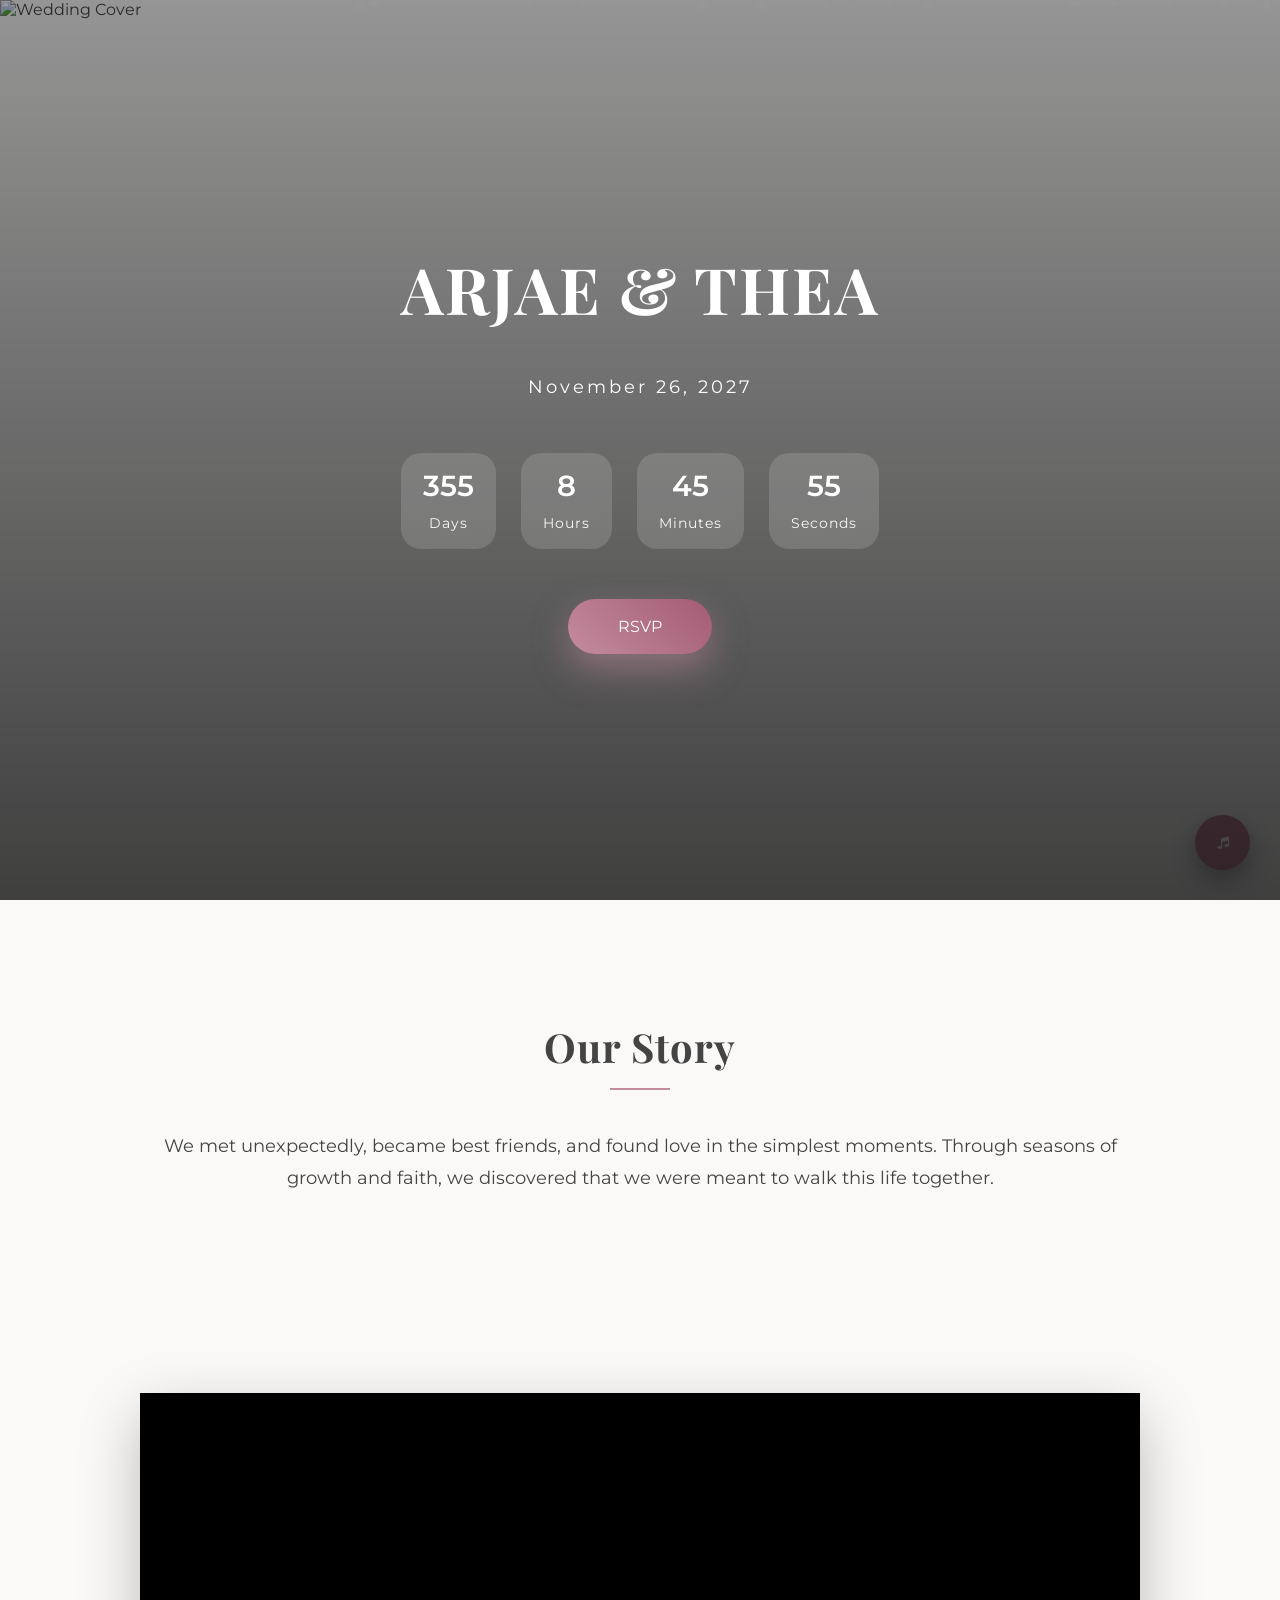
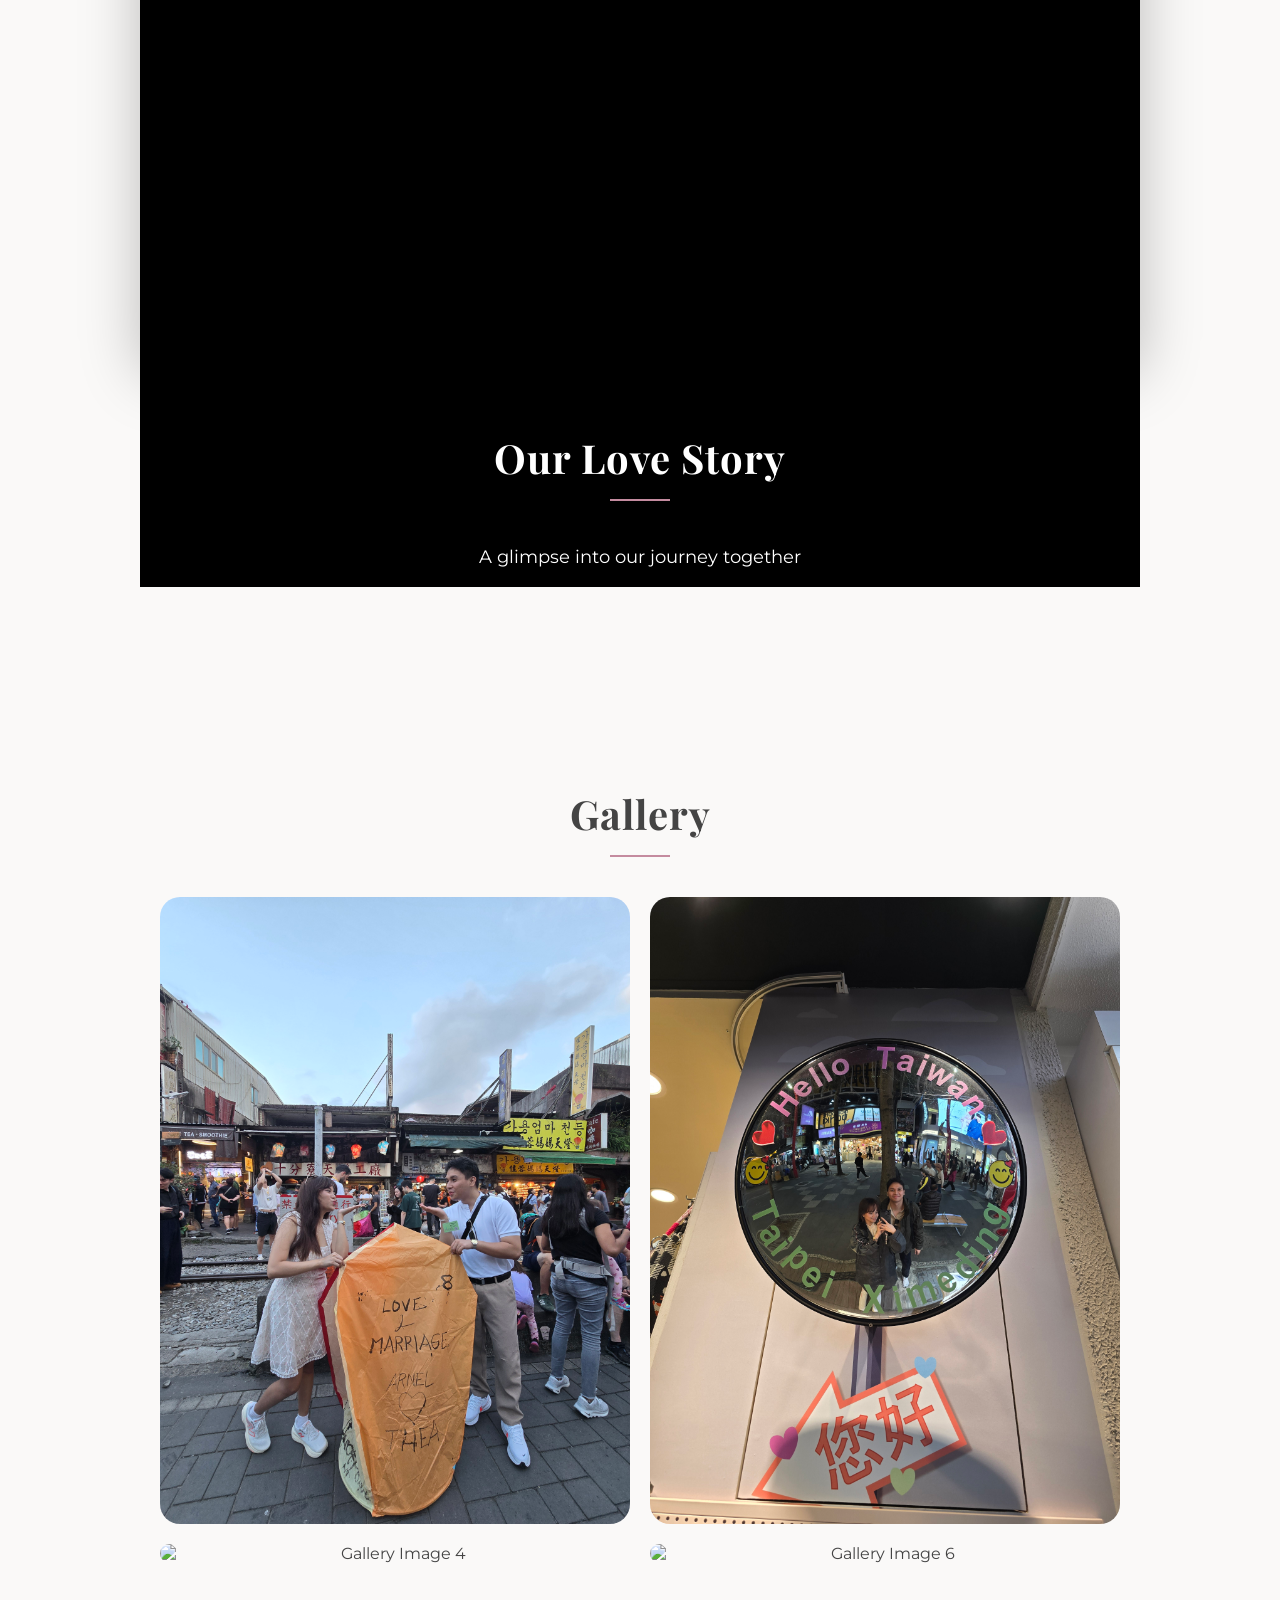
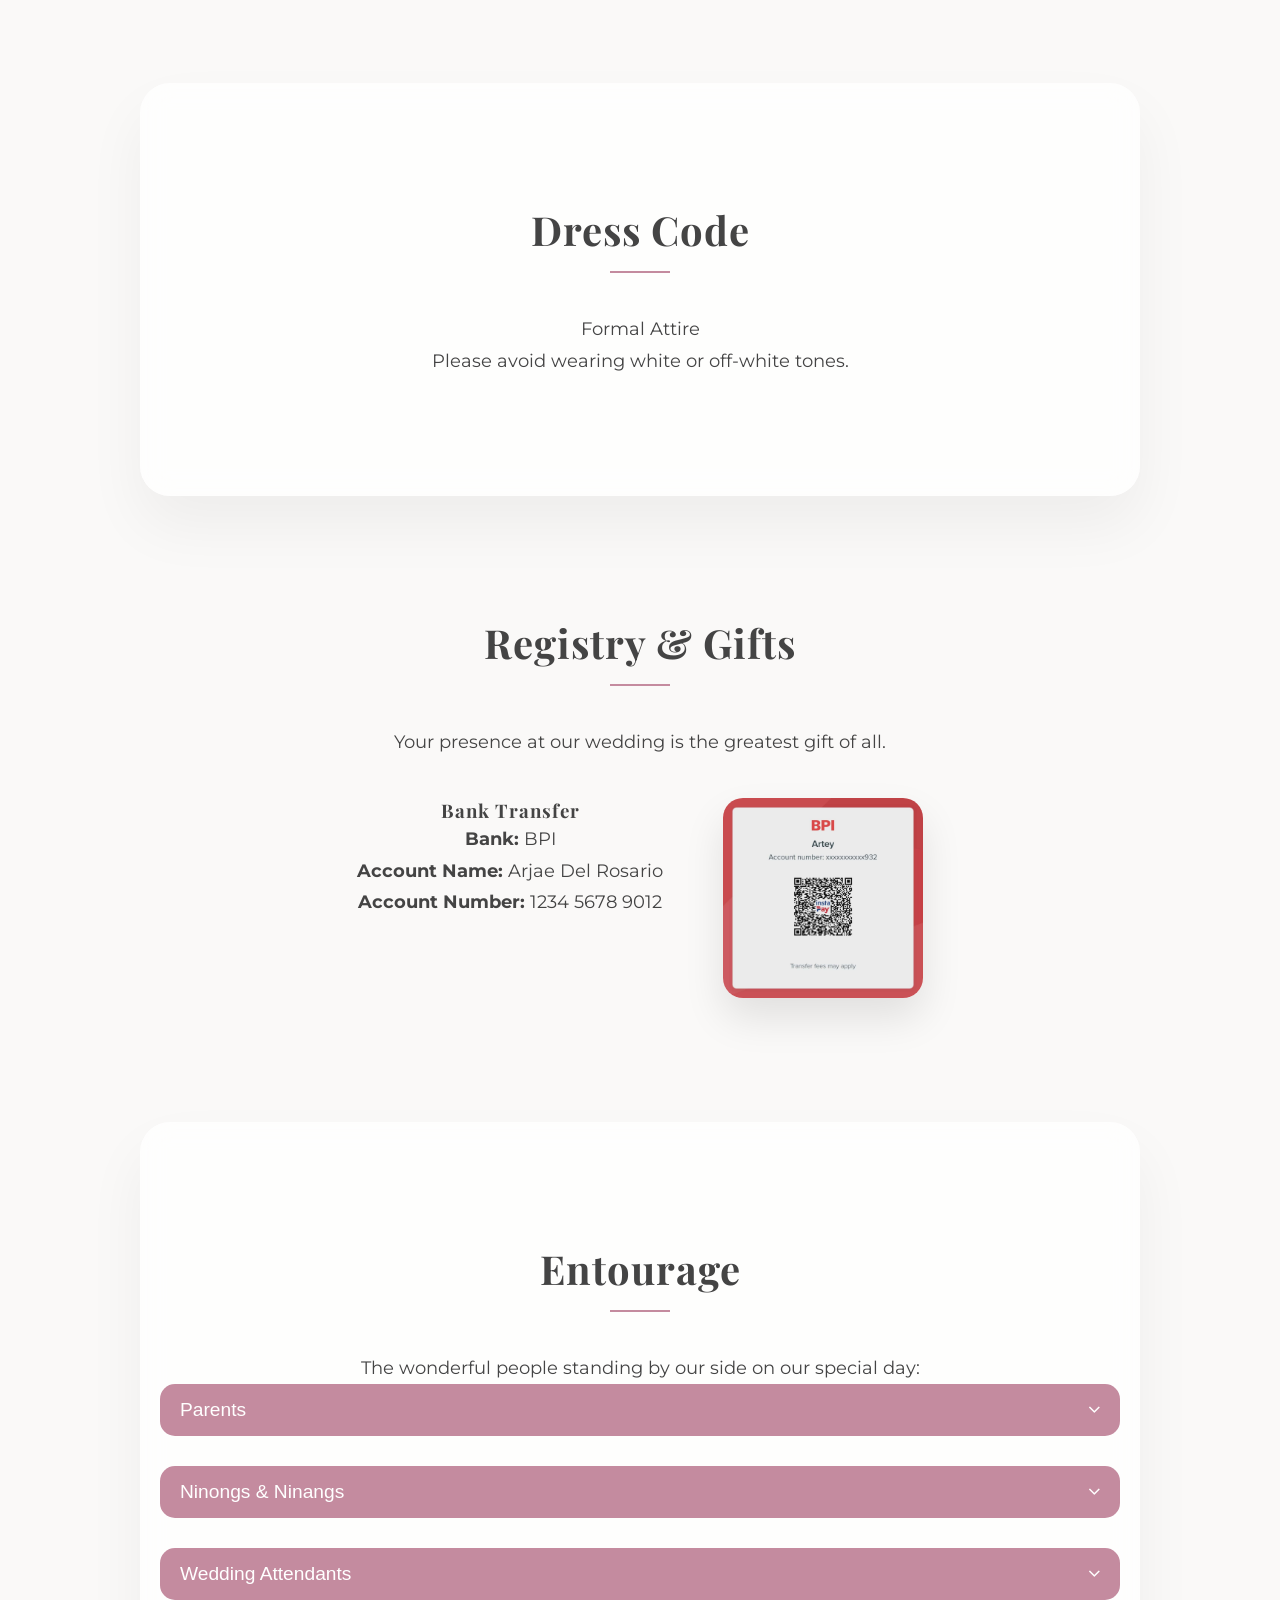
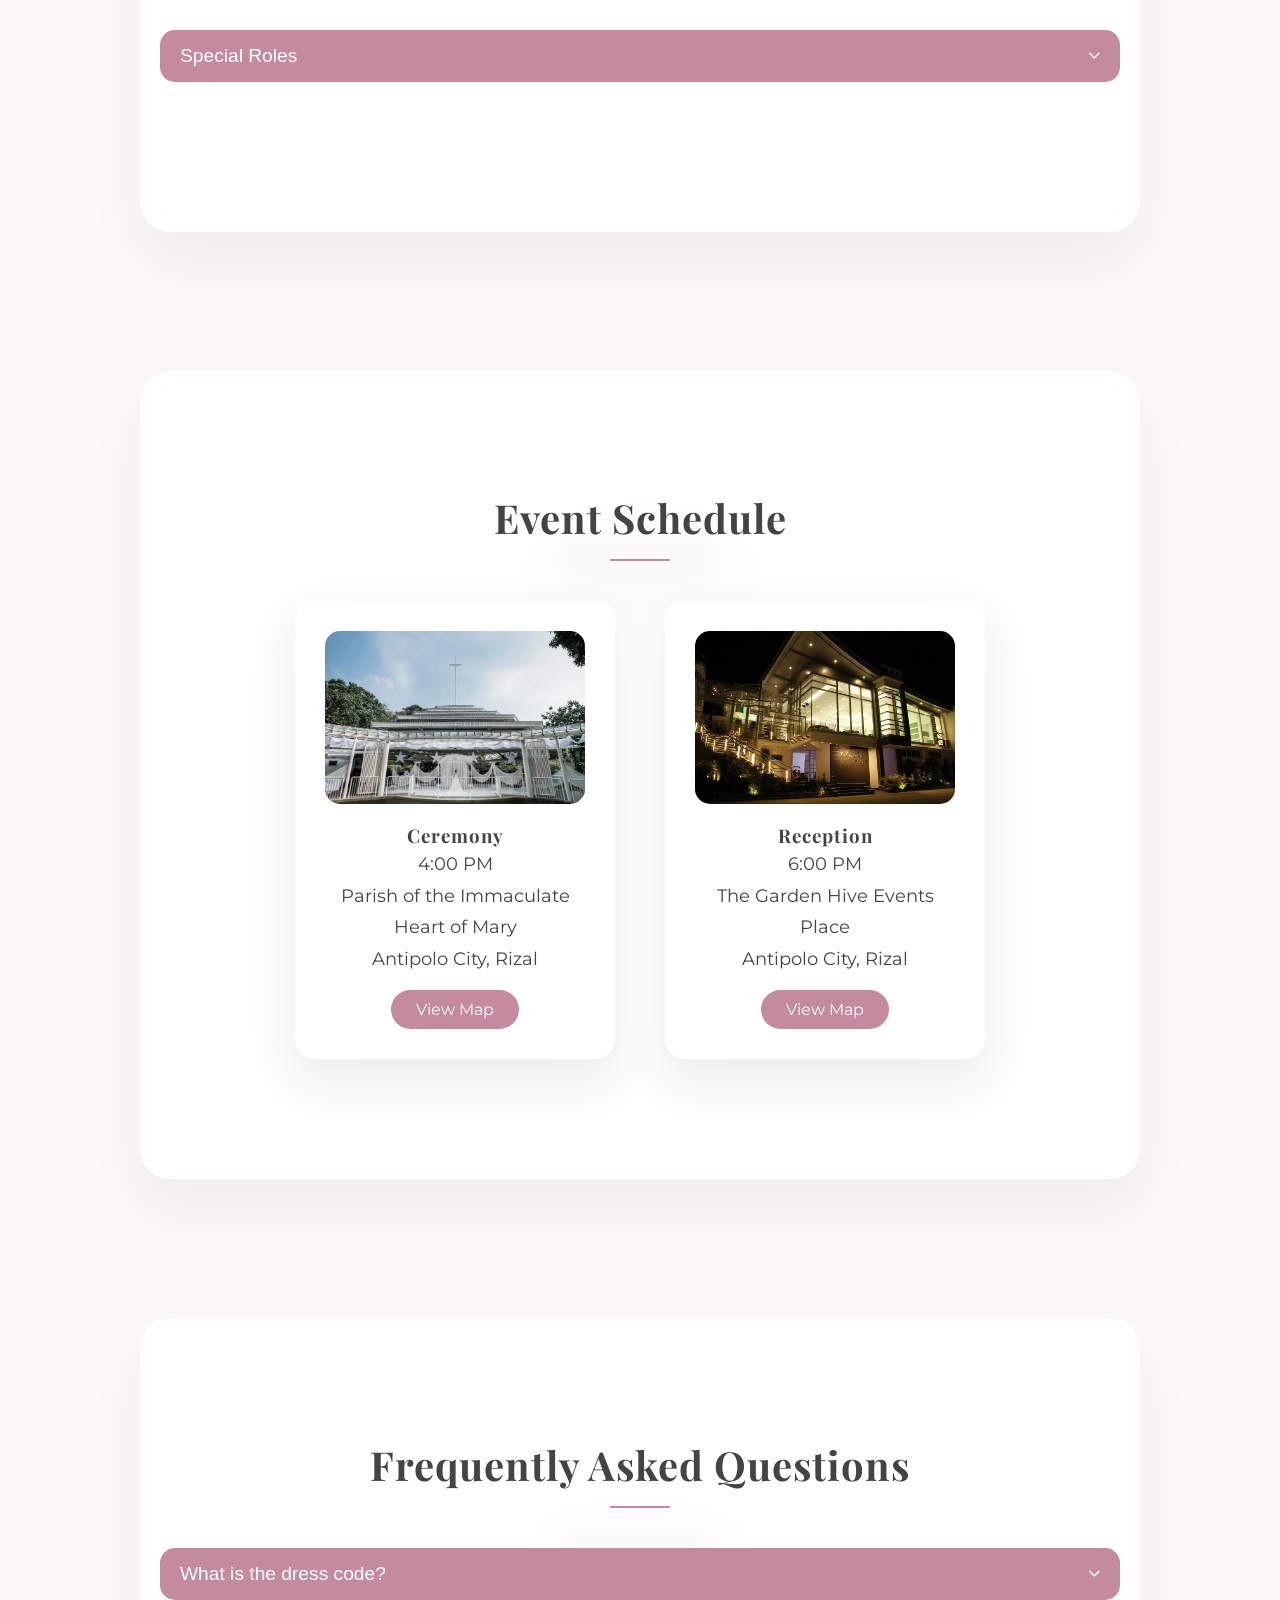
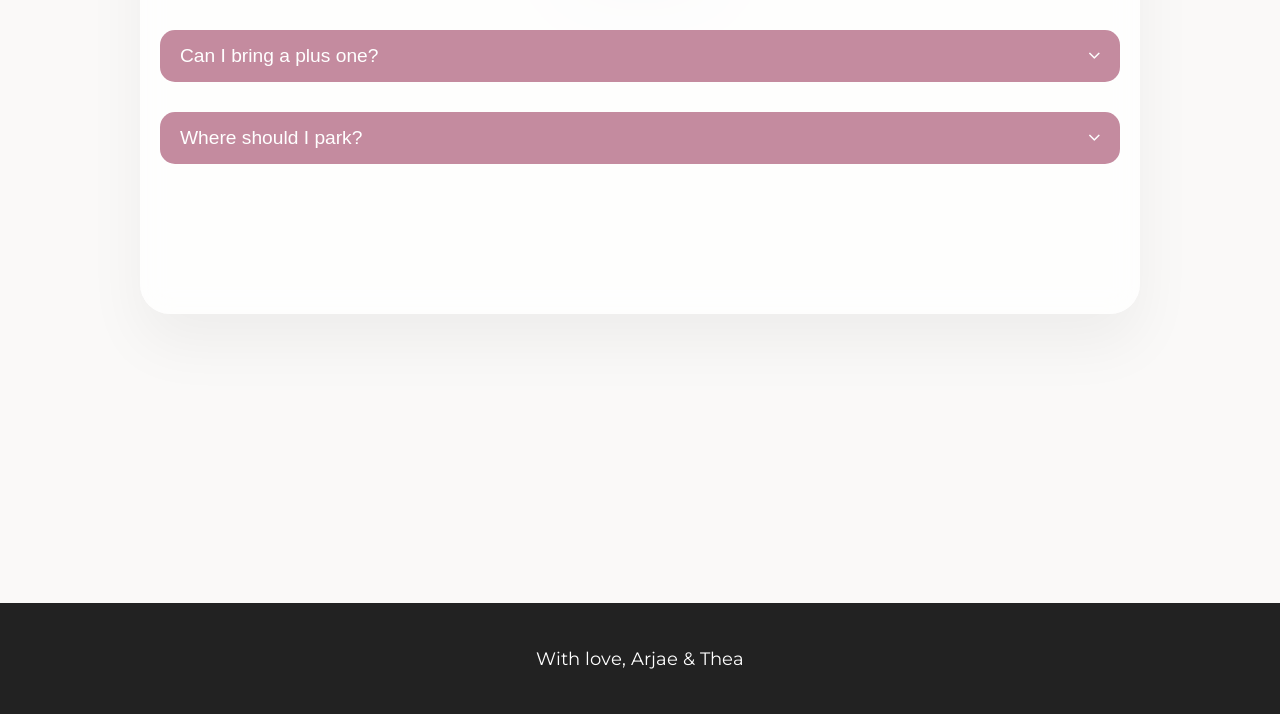
==== index.html @ 11019737 "replaced self-hosted video with vimeo-hosted" ====
<!DOCTYPE html>
<html lang="en">
<head>
  <meta charset="UTF-8">
  <meta name="viewport" content="width=device-width, initial-scale=1.0">
  <title>Arjae & Thea | Wedding</title>

  <!-- Fonts -->
  <link href="https://fonts.googleapis.com/css2?family=Playfair+Display:wght@400;600;700&family=Montserrat:wght@300;400;500&display=swap" rel="stylesheet">

  <!-- Font Awesome -->
  <link rel="stylesheet" href="https://cdnjs.cloudflare.com/ajax/libs/font-awesome/4.7.0/css/font-awesome.min.css">

  <!-- AOS Animation -->
  <link rel="stylesheet" href="https://cdn.jsdelivr.net/npm/aos@2.3.4/dist/aos.css">

  <!-- Main CSS -->
  <link rel="stylesheet" href="style.css">
</head>

<body>

  <!-- LOADER -->
  <div id="loader">
    <div class="loader-content">
      <h1>Arjae & Thea</h1>
      <p>November 26, 2027</p>
    </div>
  </div>

  <!-- SCROLL PROGRESS BAR -->
  <div id="progress-bar"></div>

<!-- HERO -->
<section class="hero">
  <img src="assets/images/cover.jpg" alt="Wedding Cover" class="hero-img">

  <!-- Floating particles container -->
  <div class="particles"></div>

  <div class="overlay">
    <h1 class="hero-title" data-aos="fade-up">Arjae & Thea</h1>
    <p class="date" data-aos="fade-up" data-aos-delay="200">November 26, 2027</p>

    <!-- Countdown wrapper with styled items -->
    <div id="countdown" class="countdown" data-aos="fade-up" data-aos-delay="400">
      <div class="countdown-item"><span class="count">0</span><span class="label">Days</span></div>
      <div class="countdown-item"><span class="count">0</span><span class="label">Hours</span></div>
      <div class="countdown-item"><span class="count">0</span><span class="label">Minutes</span></div>
      <div class="countdown-item"><span class="count">0</span><span class="label">Seconds</span></div>
    </div>

    <a href="#rsvp" class="btn hero-btn" data-aos="fade-up" data-aos-delay="600">RSVP</a>
  </div>
</section>

  <!-- OUR STORY -->
  <section class="section" data-aos="fade-up">
    <h2>Our Story</h2>
    <p>
      We met unexpectedly, became best friends, and found love in the simplest moments.
      Through seasons of growth and faith, we discovered that we were meant to walk this life together.
    </p>
  </section>

<!-- CINEMATIC VIDEO -->
<!--
<section class="cinematic-video">
  <video id="wedding-video" class="bg-video" muted>
    <source src="assets/videos/wedding-film.mp4" type="video/mp4">
    Your browser does not support the video tag.
  </video>
-->
  <!-- Custom Play Button -->
  <!--
  <div class="video-play-button pulse" id="video-play-button">
    <i class="fa fa-play"></i>
  </div>

  <div class="video-caption" data-aos="fade-up" data-aos-delay="200">
    <h2>Our Love Story</h2>
    <p>A glimpse into our journey together</p>
  </div>
</section>
-->

<!-- CINEMATIC VIDEO (VIMEO VERSION, PLAY BUTTON + CONTROLS) -->
<section class="cinematic-video vimeo-video" data-aos="fade-up">
  <div class="vimeo-container">
    <iframe 
      id="vimeo-player"
      src="https://player.vimeo.com/video/1169988915?autoplay=0&loop=0&muted=0&controls=1" 
      frameborder="0" 
      allow="autoplay; fullscreen; picture-in-picture" 
      allowfullscreen>
    </iframe>
  </div>

  <div class="video-caption" data-aos="fade-up" data-aos-delay="200">
    <h2>Our Love Story</h2>
    <p>A glimpse into our journey together</p>
  </div>
</section>

  <!-- GALLERY -->
  <section class="section" data-aos="fade-up">
    <h2>Gallery</h2>
    <div class="gallery">
      <img src="assets/images/gallery1.jpg" alt="Gallery Image 1">
      <img src="assets/images/gallery3.jpg" alt="Gallery Image 3">
      <img src="assets/images/gallery4.jpg" alt="Gallery Image 4">
      <img src="assets/images/gallery6.jpg" alt="Gallery Image 6">
    </div>
  </section>

  <!-- DRESS CODE -->
  <section class="section glass" data-aos="fade-up">
    <h2>Dress Code</h2>
    <p>Formal Attire</p>
    <p>Please avoid wearing white or off-white tones.</p>
  </section>

  <!-- REGISTRY -->
  <section class="section" data-aos="fade-up">
    <h2>Registry & Gifts</h2>
    <p>Your presence at our wedding is the greatest gift of all.</p>

    <div class="gift-container">
      <div class="bank-details">
        <h3>Bank Transfer</h3>
        <p><strong>Bank:</strong> BPI</p>
        <p><strong>Account Name:</strong> Arjae Del Rosario</p>
        <p><strong>Account Number:</strong> 1234 5678 9012</p>
      </div>

      <div>
        <img src="assets/images/bank-qr.png" alt="Bank QR Code" class="qr-image">
      </div>
    </div>
  </section>

<!-- WEDDING PARTY & HONOREES -->
<section class="section glass" data-aos="fade-up">
  <h2>Entourage</h2>
  <p>The wonderful people standing by our side on our special day:</p>

  <!-- Parents -->
  <button class="faq-question">Parents</button>
  <div class="faq-answer">
    <div class="party-list-rows">
      <div class="party-row">
        <span class="party-name">Mr. Arnel & Mrs. Adelaida Del Rosario</span>
        <span class="party-role">Groom's Parents</span>
      </div>
      <div class="party-row">
        <span class="party-name">Mr. Arnold & Mrs. Wilen Marquez</span>
        <span class="party-role">Bride's Parents</span>
      </div>
    </div>
  </div>

  <!-- Ninongs & Ninangs -->
  <button class="faq-question">Ninongs & Ninangs</button>
  <div class="faq-answer">
    <div class="party-list-rows">
      <div class="party-row">
        <span class="party-name">Mr. Leo & Mrs. Lani Del Rosario</span>
      </div>
      <div class="party-row">
        <span class="party-name">Mr. Gilbert & Mrs. Vivian Mondroy</span>
      </div>
      <div class="party-row">
        <span class="party-name">Mr. Alvin & Mrs. Bhamz Patawaran</span>
      </div>
      <div class="party-row">
        <span class="party-name">Mr. Adrian & Mrs. Daile Sicat</span>
      </div>
      <div class="party-row">
        <span class="party-name">Mr. Reb & Mrs. Tin Cervantes</span>
      </div>
      <div class="party-row">
        <span class="party-name">Mr. Joey & Mrs. Marie Calios</span>
      </div>
    </div>
  </div>

  <!-- Wedding Attendants -->
  <button class="faq-question">Wedding Attendants</button>
  <div class="faq-answer">
    <div class="party-list-rows">
      <div class="party-row">
        <span class="party-name">Adrian Del Rosario</span>
        <span class="party-role">Best Man</span>
      </div>
      <div class="party-row">
        <span class="party-name">Trishia Marquez</span>
        <span class="party-role">Maid of Honor</span>
      </div>
      <div class="party-row">
        <span class="party-name">Angelito Obispo Patawaran</span>
        <span class="party-role">Groomsmen</span>
      </div>
      <div class="party-row">
        <span class="party-name">Andrew Richmond Patawaran</span>
        <span class="party-role">Groomsmen</span>
      </div>
      <div class="party-row">
        <span class="party-name">Jessa Moralidad</span>
        <span class="party-role">Bridesmaid</span>
      </div>
      <div class="party-row">
        <span class="party-name">Nicole Popanes</span>
        <span class="party-role">Bridesmaid</span>
      </div>
    </div>
  </div>

  <!-- Special Roles -->
  <button class="faq-question">Special Roles</button>
  <div class="faq-answer">
    <div class="party-list-rows">
      <div class="party-row">
        <span class="party-name">Jhimwel Pastrana</span>
        <span class="party-role">Cord</span>
      </div>
      <div class="party-row">
        <span class="party-name">Arlene Mae Marquez</span>
        <span class="party-role">Cord</span>
      </div>
      <div class="party-row">
        <span class="party-name">Gil Angelo Mondroy</span>
        <span class="party-role">Veil</span>
      </div>
      <div class="party-row">
        <span class="party-name">Aileen Del Rosario</span>
        <span class="party-role">Veil</span>
      </div>
      <div class="party-row">
        <span class="party-name">Johnaela Aeris Sarangay</span>
        <span class="party-role">Flower Girl</span>
      </div>
      <div class="party-row">
        <span class="party-name">Pia Snow Martinez</span>
        <span class="party-role">Flower Girl</span>
      </div>
      <div class="party-row">
        <span class="party-name">Phillip Louise Martinez</span>
        <span class="party-role">Ring Bearer</span>
      </div>
      <div class="party-row">
        <span class="party-name">Ace Calvin Dominic Martinez</span>
        <span class="party-role">Coin Bearer</span>
      </div>
      <div class="party-row">
        <span class="party-name">Akio Del Rosario</span>
        <span class="party-role">Bible Bearer</span>
      </div>
    </div>
  </div>
</section>

    <!-- IMAGE BETWEEN Registry and Event Schedule -->
<section class="fullwidth-image" data-aos="fade-up">
  <img src="assets/images/gallery2.jpg" alt="Couple Image 1" class="interstitial-img">
</section>

  <!-- EVENT SCHEDULE -->
  <section class="section glass" data-aos="fade-up">
    <h2>Event Schedule</h2>

    <div class="schedule">
      <div class="event-card">
        <img src="assets/images/church.jpg" alt="Church Location">
        <h3>Ceremony</h3>
        <p>4:00 PM</p>
        <p>
          Parish of the Immaculate Heart of Mary<br>
          Antipolo City, Rizal
        </p>
        <a href="https://www.google.com/maps?q=Parish+of+the+Immaculate+Heart+of+Mary+Antipolo" target="_blank" class="btn-small">
          View Map
        </a>
      </div>

      <div class="event-card">
        <img src="assets/images/reception.jpg" alt="Reception Location">
        <h3>Reception</h3>
        <p>6:00 PM</p>
        <p>
          The Garden Hive Events Place<br>
          Antipolo City, Rizal
        </p>
        <a href="https://maps.app.goo.gl/sYUdD5PjLdVrB3ey9" target="_blank" class="btn-small">
          View Map
        </a>
      </div>
    </div>
  </section>

<!-- IMAGE BETWEEN Event Schedule and FAQ -->
<section class="fullwidth-image" data-aos="fade-up">
  <img src="assets/images/gallery5.jpg" alt="Couple Image 2" class="interstitial-img">
</section>

  <!-- FAQ -->
<section class="section glass" data-aos="fade-up">
  <h2>Frequently Asked Questions</h2>
  <div class="faq-container">
    <div class="faq-item">
      <button class="faq-question">What is the dress code?</button>
      <div class="faq-answer">
        <p>Formal attire is preferred. Please avoid white or off-white tones.</p>
      </div>
    </div>
    <div class="faq-item">
      <button class="faq-question">Can I bring a plus one?</button>
      <div class="faq-answer">
        <p>Please RSVP individually. Plus ones are allowed only if indicated in the invitation.</p>
      </div>
    </div>
    <div class="faq-item">
      <button class="faq-question">Where should I park?</button>
      <div class="faq-answer">
        <p>Parking is available at the venue. Follow the signs for guest parking areas.</p>
      </div>
    </div>
  </div>
</section>

  <!-- RSVP -->
  <section id="rsvp" class="section rsvp-section" data-aos="fade-up">
    <h2>RSVP</h2>
    <a href="https://forms.gle/hrAmqvdcCH5WxZmt9" target="_blank" class="btn">
      Confirm Attendance
    </a>
  </section>

  <!-- FOOTER -->
  <footer>
    <p>With love, Arjae & Thea</p>
  </footer>

  <!-- MUSIC BUTTON -->
  <button id="music-toggle" aria-label="Toggle Music">
    <i class="fa fa-music"></i>
  </button>

  <!-- BACKGROUND MUSIC -->
  <audio id="bg-music" loop>
    <source src="assets/music/song.mp3" type="audio/mpeg">
  </audio>

  <!-- Scripts -->
  <script src="https://cdn.jsdelivr.net/npm/aos@2.3.4/dist/aos.js"></script>
  <script src="script.js"></script>

</body>
</html>
---- style.css ----
/* RESET */
* { margin:0; padding:0; box-sizing:border-box; }

/* BODY */
body {
  font-family: 'Montserrat', sans-serif;
  background: #faf9f8;
  color: #444;
  scroll-behavior: smooth;
  overflow-x: hidden;
}

/* HEADINGS */
h1, h2, h3 {
  font-family: 'Playfair Display', serif;
  letter-spacing: 1px;
}

h1 { font-size: 4rem; text-transform: uppercase; }
h2 { font-size: 2.5rem; margin-bottom: 40px; position: relative; }
h2::after {
  content: "";
  width: 60px;
  height: 2px;
  background: #c48b9f;
  display: block;
  margin: 15px auto 0;
}

p { font-size: 1.1rem; line-height: 1.8; }

/* SECTIONS */
.section {
  padding: 120px 20px;
  max-width: 1000px;
  margin: auto;
  text-align: center;
}

.glass {
  background: rgba(255,255,255,0.75);
  backdrop-filter: blur(15px);
  border-radius: 30px;
  box-shadow: 0 30px 60px rgba(0,0,0,0.05);
}

/* HERO */
.hero {
  height: 100vh;
  position: relative;
  overflow: hidden;
}

.hero-img {
  width: 100%;
  height: 100%;
  object-fit: cover;
  position: absolute;
}

.overlay {
  position: relative;
  height: 100%;
  display: flex;
  flex-direction: column;
  justify-content: center;
  align-items: center;
  background: linear-gradient(rgba(0,0,0,0.5), rgba(0,0,0,0.7));
  color: white;
  text-align: center;
}

.date { letter-spacing: 3px; margin: 20px 0; }
#countdown { font-size: 1.6rem; margin-top: 10px; }

/* BUTTONS */
.btn {
  margin-top: 30px;
  padding: 15px 45px;
  border-radius: 50px;
  background: linear-gradient(45deg, #c48b9f, #a35c73);
  color: white;
  text-decoration: none;
  box-shadow: 0 15px 35px rgba(196,139,159,0.4);
  transition: 0.3s;
}
.btn:hover {
  transform: translateY(-5px);
  box-shadow: 0 20px 45px rgba(196,139,159,0.6);
}

.btn-small {
  display: inline-block;
  margin-top: 15px;
  padding: 10px 25px;
  border-radius: 30px;
  background: #c48b9f;
  color: white;
  text-decoration: none;
  transition: 0.3s;
}
.btn-small:hover {
  transform: scale(1.05);
}

/* EVENT CARDS */
.schedule {
  display: flex;
  justify-content: center;
  gap: 50px;
  flex-wrap: wrap;
}

.event-card {
  background: white;
  padding: 30px;
  border-radius: 20px;
  box-shadow: 0 20px 50px rgba(0,0,0,0.08);
  transition: 0.4s;
  max-width: 320px;
}
.event-card:hover { transform: translateY(-10px); }

.event-card img {
  width: 100%;
  border-radius: 15px;
  margin-bottom: 15px;
}

/* CINEMATIC VIDEO */
.cinematic-video {
  position: relative;
  width: 100%;
  max-width: 1000px;
  margin: 80px auto;
  text-align: center;
  background: black;
}

.cinematic-video .bg-video {
  width: 100%;
  height: auto;
  max-height: 80vh;
  border-radius: 20px;
  box-shadow: 0 20px 60px rgba(0,0,0,0.25);
  display: block;
  margin: auto;
  z-index: 1;
  position: relative;
  object-fit: cover;
}

/* Video caption */
/*
.video-caption {
  margin-top: 25px;
  background: rgba(0,0,0,0.6);
  display: inline-block;
  padding: 20px 35px;
  border-radius: 15px;
  color: white;
}

.video-caption h2 {
  font-size: 2.5rem;
  margin-bottom: 10px;
}

.video-caption p {
  font-size: 1.1rem;
  line-height: 1.6;
}

/* VIDEO PLAY BUTTON */
/*
.video-play-button {
  position: absolute;
  top: 40%;
  left: 50%;
  transform: translate(-50%, -50%);
  z-index: 3;
  width: 90px;
  height: 90px;
  background: rgba(196, 139, 159, 0.6);
  border-radius: 50%;
  display: flex;
  justify-content: center;
  align-items: center;
  cursor: pointer;
  box-shadow: 0 10px 25px rgba(0,0,0,0.3);
  opacity: 1;
  transition: opacity 0.5s ease, transform 0.3s ease, background 0.3s ease, box-shadow 0.3s ease;
}

.video-play-button.hidden {
  opacity: 0;
  pointer-events: none;
}

.video-play-button:hover {
  transform: translate(-50%, -50%) scale(1.15);
  background: rgba(196, 139, 159, 0.85);
  box-shadow: 0 15px 35px rgba(0,0,0,0.4);
}

.video-play-button i {
  color: white;
  font-size: 38px;
  margin-left: 3px;
}

/* GALLERY */
.gallery {
  display: grid;
  grid-template-columns: repeat(2, 1fr);
  gap: 20px;
}

.gallery img {
  width: 100%;
  border-radius: 20px;
  transition: transform 0.4s, box-shadow 0.4s;
}

.gallery img:hover {
  transform: scale(1.05);
  box-shadow: 0 20px 50px rgba(0,0,0,0.3);
}

@media (max-width: 600px) {
  .gallery { grid-template-columns: 1fr; }
}

/* GIFTS */
.gift-container {
  display: flex;
  justify-content: center;
  gap: 60px;
  flex-wrap: wrap;
  margin-top: 40px;
}
.qr-image {
  width: 200px;
  border-radius: 20px;
  box-shadow: 0 20px 40px rgba(0,0,0,0.1);
}

/* RSVP */
.rsvp-section {
  background: linear-gradient(45deg, #c48b9f, #a35c73);
  color: white;
  border-radius: 30px;
  padding: 80px 20px;
}

/* FOOTER */
footer {
  padding: 40px;
  background: #222;
  color: white;
  text-align: center;
}

/* MUSIC BUTTON */
#music-toggle {
  position: fixed;
  bottom: 30px;
  right: 30px;
  background: #c48b9f;
  color: white;
  border: none;
  width: 55px;
  height: 55px;
  border-radius: 50%;
  box-shadow: 0 10px 25px rgba(0,0,0,0.3);
  cursor: pointer;
}

/* SCROLL PROGRESS */
#progress-bar {
  position: fixed;
  top: 0;
  left: 0;
  height: 4px;
  width: 0%;
  background: #c48b9f;
  z-index: 9999;
}

/* LOADER */
#loader {
  position: fixed;
  width: 100%;
  height: 100%;
  background: white;
  display: flex;
  justify-content: center;
  align-items: center;
  z-index: 10000;
  transition: opacity 1s ease;
}
.loader-content {
  text-align: center;
}
.loader-content h1 { font-size: 3rem; }

/* FAQ & Entourage */
.faq-question {
  width: 100%;
  padding: 15px 20px;
  text-align: left;
  background: #c48b9f;
  color: white;
  border: none;
  font-size: 1.2rem;
  cursor: pointer;
  margin-bottom: 10px;
  border-radius: 15px;
  transition: background 0.3s;
  display: flex;
  justify-content: space-between;
  align-items: center;
}

.faq-question::after {
  content: "\f107";
  font-family: FontAwesome;
  transition: transform 0.3s ease;
}

.faq-question.active::after {
  transform: rotate(180deg);
}

.faq-answer {
  max-height: 0;
  overflow: hidden;
  transition: max-height 0.5s ease, padding 0.5s ease;
  background: rgba(255,255,255,0.75);
  backdrop-filter: blur(15px);
  border-radius: 20px;
  padding: 0 20px;
  margin-bottom: 20px;
}

.faq-answer.open .party-list-rows {
  margin-top: 15px;
}

.party-row {
  display: flex;
  justify-content: space-between;
  padding: 10px 0;
  border-bottom: 1px solid rgba(196,139,159,0.2);
  opacity: 0;
  transform: translateY(-10px);
  transition: opacity 0.3s ease, transform 0.3s ease;
}

.faq-answer.open .party-row {
  opacity: 1;
  transform: translateY(0);
}

/* Fullwidth images */
.fullwidth-image {
  width: 100%;
  margin: 60px 0;
  position: relative;
  text-align: center;
}

.fullwidth-image .interstitial-img {
  width: 100%;
  max-height: 100vh;
  object-fit: cover;
  border-radius: 0;
  box-shadow: 0 20px 60px rgba(0,0,0,0.15);
  transition: transform 0.4s;
}

.fullwidth-image .interstitial-img:hover {
  transform: scale(1.02);
}
/* HERO COUNTDOWN */
.countdown {
  display: flex;
  justify-content: center;
  gap: 25px;
  margin-top: 20px;
}

.countdown-item {
  background: rgba(255,255,255,0.1);
  backdrop-filter: blur(10px);
  padding: 15px 20px;
  border-radius: 20px;
  min-width: 70px;
  transition: transform 0.3s, background 0.3s;
}

.countdown-item:hover {
  transform: translateY(-5px);
  background: rgba(255,255,255,0.2);
}

.countdown-item .count {
  display: block;
  font-size: 1.8rem;
  font-weight: 600;
  color: #fff;
}

.countdown-item .label {
  font-size: 0.8rem;
  letter-spacing: 1px;
  color: #f8f8f8;
  margin-top: 3px;
}

/* Adjust overlay spacing so countdown won't block RSVP */
.overlay {
  position: relative;
  height: 100%;
  display: flex;
  flex-direction: column;
  justify-content: center;
  align-items: center;
  background: linear-gradient(rgba(0,0,0,0.5), rgba(0,0,0,0.7));
  color: white;
  text-align: center;
  gap: 20px;
}

/* Make countdown responsive */
@media (max-width: 600px) {
  .countdown {
    flex-direction: column;
    gap: 15px;
  }
}
/* HERO */
.hero {
  position: relative;
  height: 100vh;
  overflow: hidden;
}

.hero-img {
  width: 100%;
  height: 100%;
  object-fit: cover;
  position: absolute;
  animation: kenburns 30s ease-in-out infinite alternate;
  z-index: 0;
}

/* Ken Burns effect */
@keyframes kenburns {
  0% { transform: scale(1) translate(0,0); }
  100% { transform: scale(1.05) translate(10px,10px); }
}

/* Overlay */
.overlay {
  position: relative;
  height: 100%;
  display: flex;
  flex-direction: column;
  justify-content: center;
  align-items: center;
  text-align: center;
  color: white;
  gap: 20px;
  background: linear-gradient(180deg, rgba(0,0,0,0.4), rgba(0,0,0,0.75));
  z-index: 1;
  padding: 0 15px;
}

/* Hero title animation */
.hero-title {
  font-size: 4rem;
  text-transform: uppercase;
  letter-spacing: 2px;
  animation: fadeInUp 1.5s ease forwards;
}

@keyframes fadeInUp {
  0% { opacity: 0; transform: translateY(30px); }
  100% { opacity: 1; transform: translateY(0); }
}

/* Countdown */
.countdown {
  display: flex;
  justify-content: center;
  gap: 25px;
  margin-top: 20px;
  z-index: 2;
}

.countdown-item {
  background: rgba(255,255,255,0.15);
  backdrop-filter: blur(12px);
  padding: 15px 22px;
  border-radius: 20px;
  min-width: 70px;
  transition: transform 0.3s, background 0.3s, box-shadow 0.3s;
}

.countdown-item:hover {
  transform: translateY(-5px) scale(1.05);
  background: rgba(255,255,255,0.25);
  box-shadow: 0 10px 30px rgba(255,255,255,0.3);
}

.countdown-item .count {
  display: block;
  font-size: 1.8rem;
  font-weight: 600;
  color: #fff;
  animation: countAnim 0.5s ease;
}

@keyframes countAnim {
  0% { transform: scale(0.9); opacity: 0; }
  100% { transform: scale(1); opacity: 1; }
}

.countdown-item .label {
  font-size: 0.85rem;
  color: #f8f8f8;
  margin-top: 3px;
  letter-spacing: 1px;
}

/* RSVP button upgrade */
.hero-btn {
  padding: 18px 50px;
  border-radius: 50px;
  background: linear-gradient(45deg, #c48b9f, #a35c73);
  box-shadow: 0 15px 35px rgba(196,139,159,0.5);
  transition: all 0.3s ease;
}

.hero-btn:hover {
  transform: translateY(-5px) scale(1.05);
  box-shadow: 0 20px 45px rgba(196,139,159,0.7);
}

/* Floating particles behind text */
.particles {
  position: absolute;
  top:0; left:0; width:100%; height:100%;
  pointer-events: none;
  overflow: hidden;
  z-index: 0;
}

.particles div {
  position: absolute;
  width: 8px;
  height: 8px;
  background: rgba(255,255,255,0.5);
  border-radius: 50%;
  animation: float 10s linear infinite;
}

@keyframes float {
  0% { transform: translateY(100vh) translateX(0) scale(0.5); opacity:0.1; }
  50% { opacity:0.6; }
  100% { transform: translateY(-10vh) translateX(50px) scale(1); opacity:0; }
}

/* Responsive countdown stacking */
@media (max-width: 600px) {
  .countdown { flex-direction: column; gap: 15px; }
  .hero-title { font-size: 2.8rem; }
}
/* Vimeo container */
.vimeo-container {
  position: relative;
  width: 100%;
  max-width: 1000px;
  padding-bottom: 56.25%; /* 16:9 ratio */
  height: 0;
  margin: 0 auto 40px auto;
  border-radius: 20px;
  overflow: hidden;
  box-shadow: 0 20px 60px rgba(0,0,0,0.25);
}

/* iframe */
.vimeo-container iframe {
  position: absolute;
  top:0;
  left:0;
  width:100%;
  height:100%;
  border:0;
}
/* Fix Vimeo caption not blocking controls */
.vimeo-video .video-caption {
  position: relative; /* make it flow below iframe */
  margin-top: 20px;   /* spacing from video */
  pointer-events: auto; /* can interact if needed */
  background: rgba(0,0,0,0.6); /* optional styling */
  display: inline-block;
  padding: 15px 25px;
  border-radius: 15px;
  color: white;
}
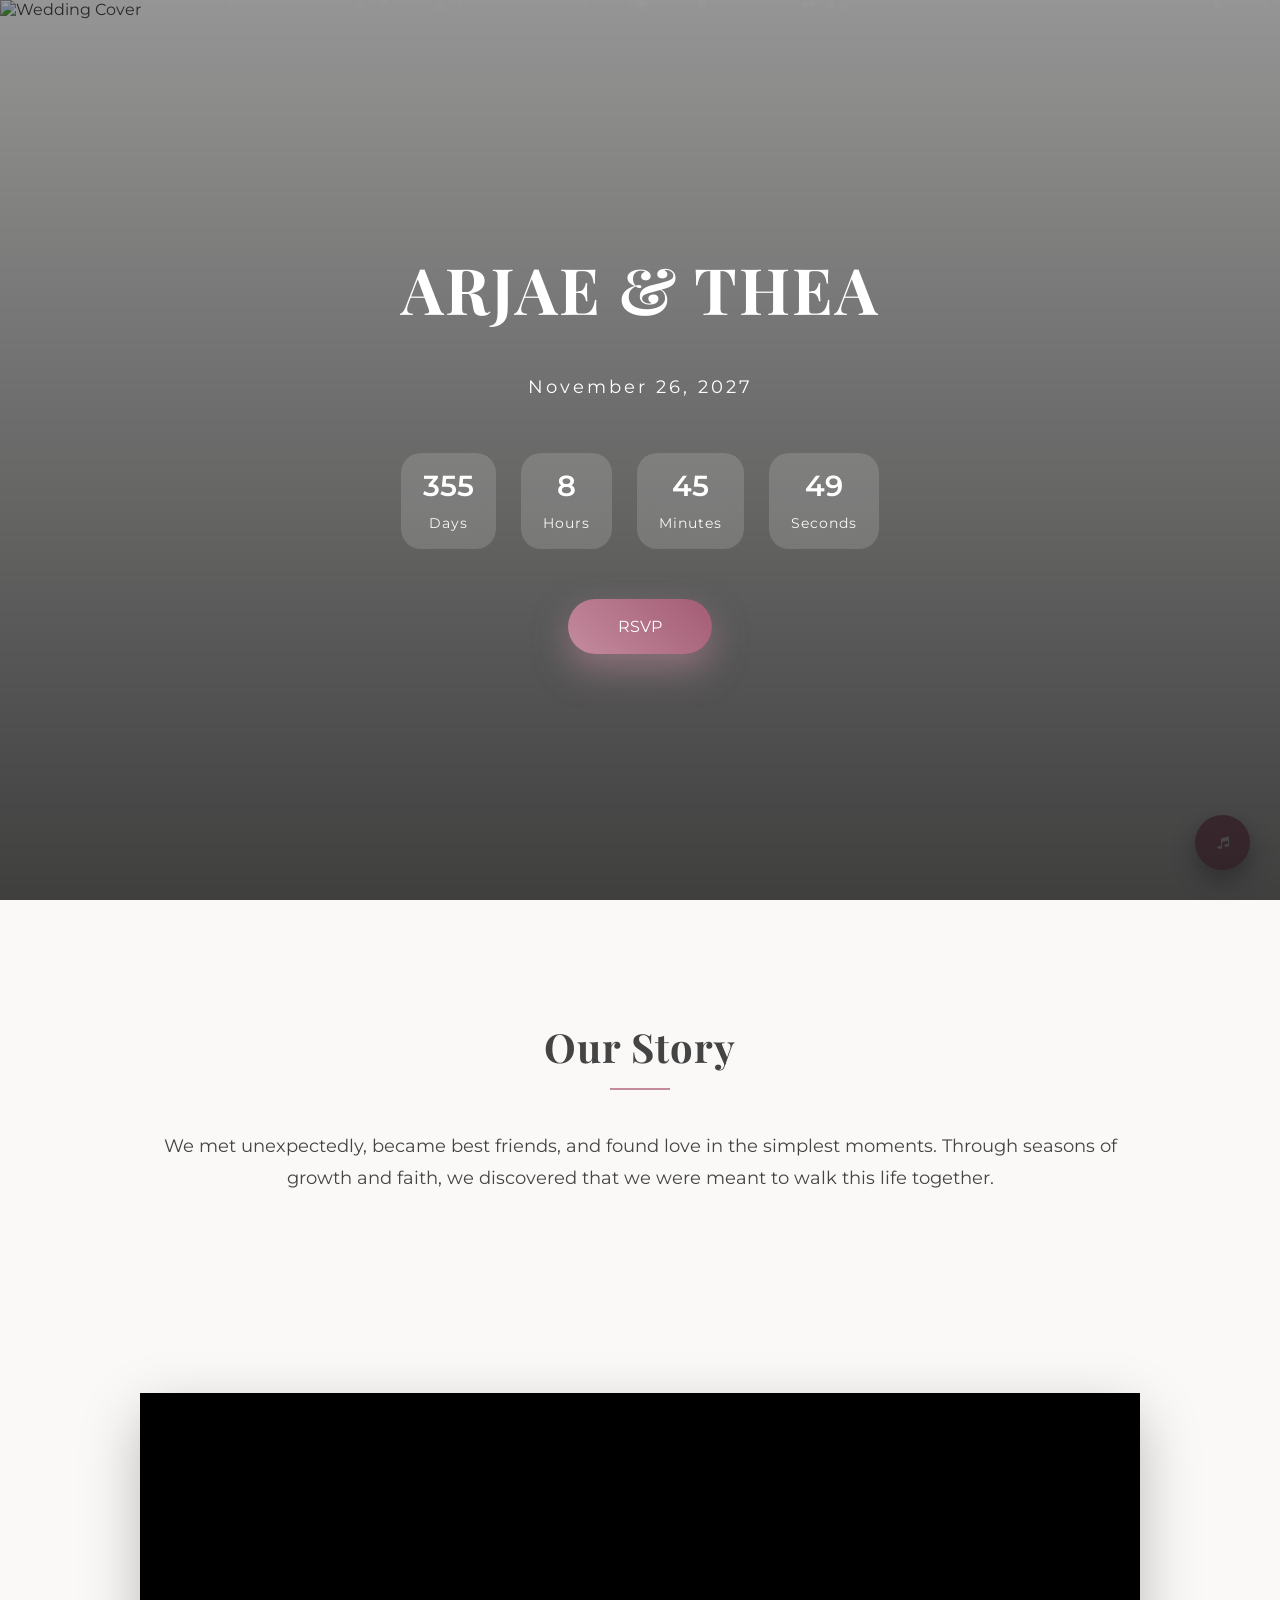
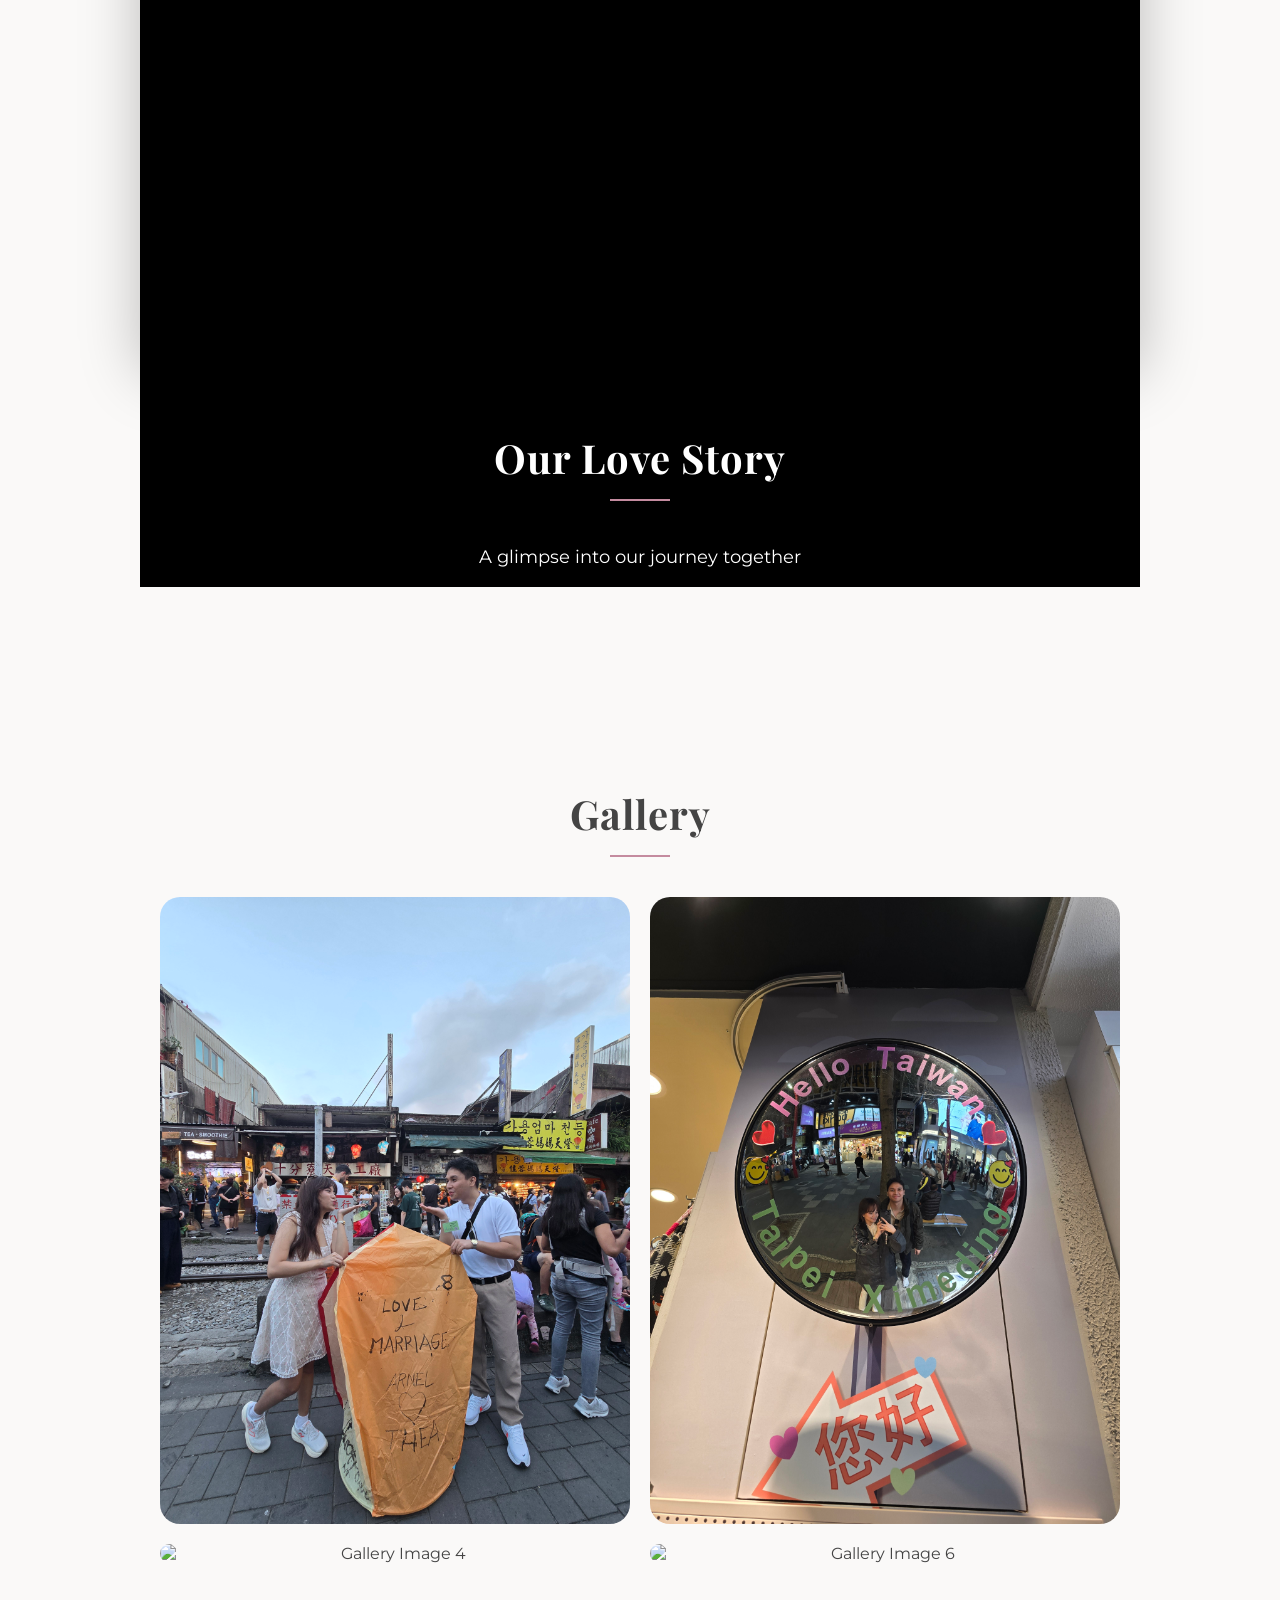
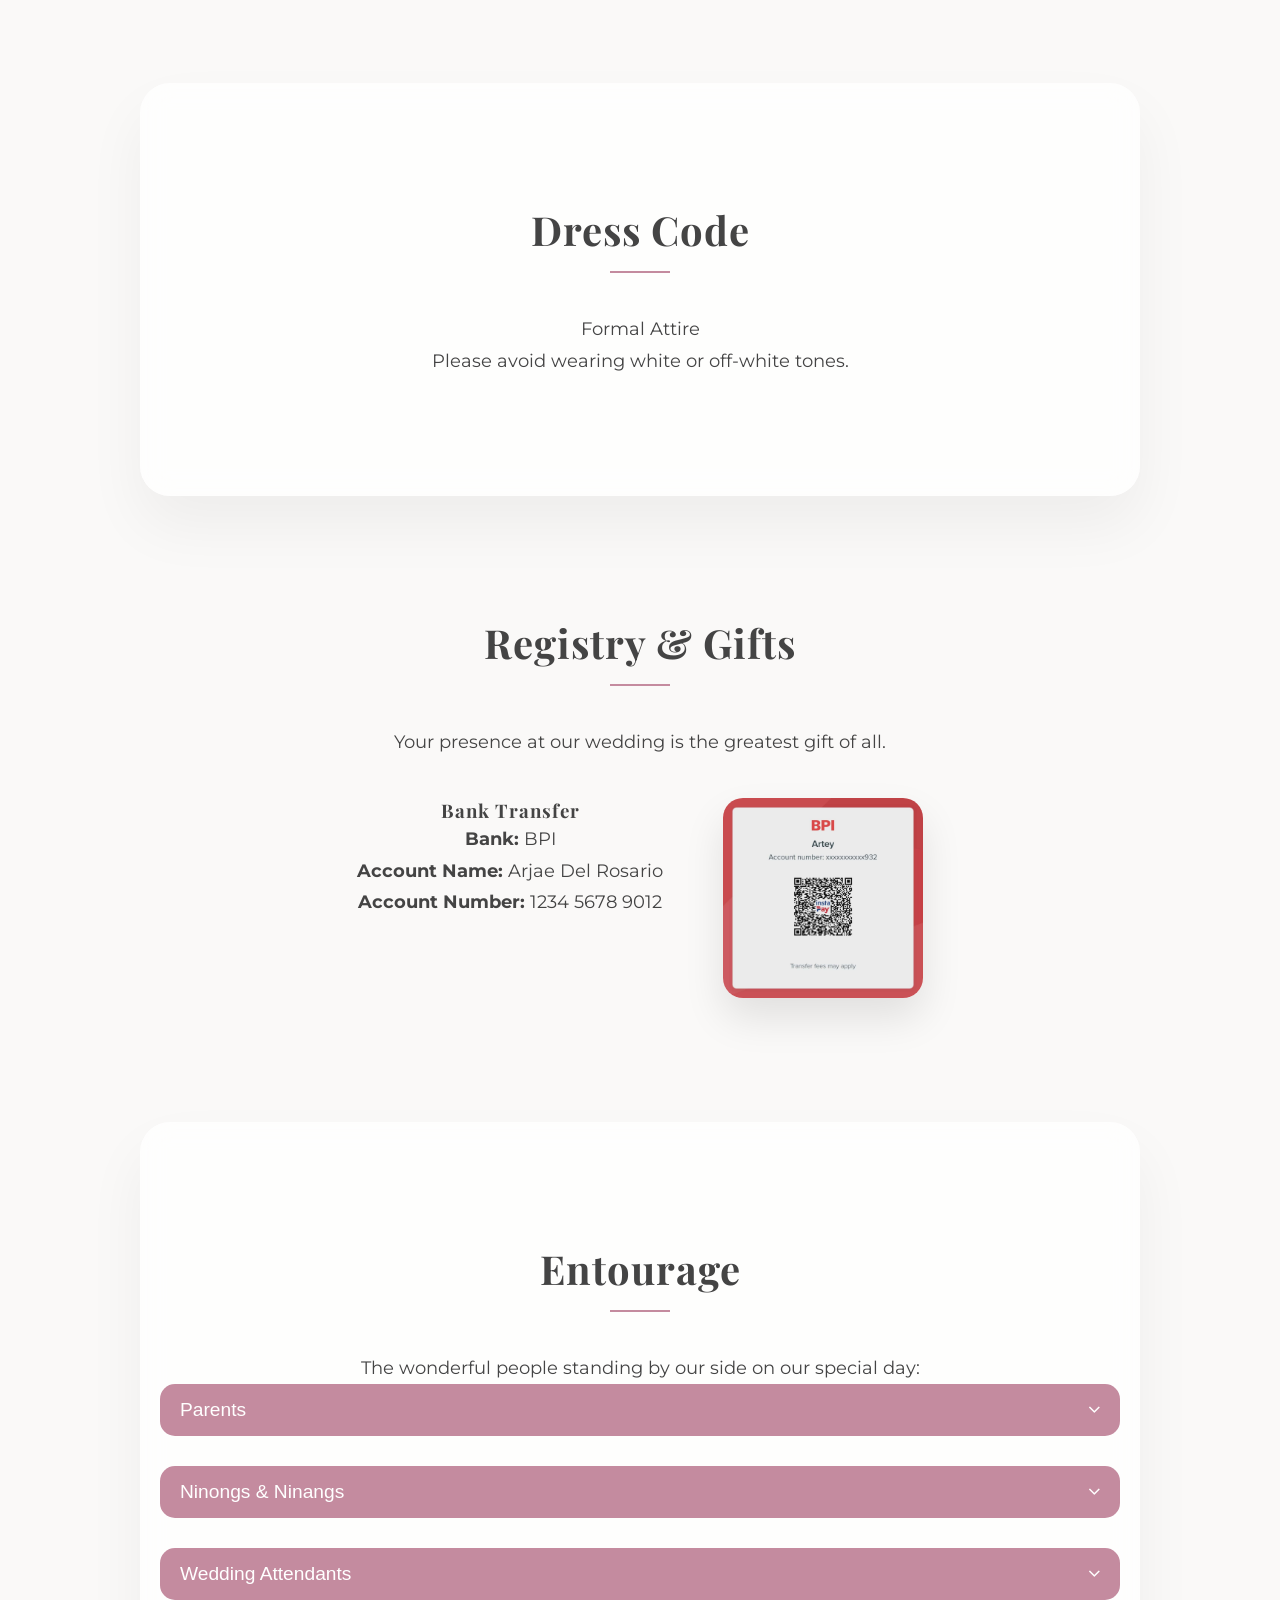
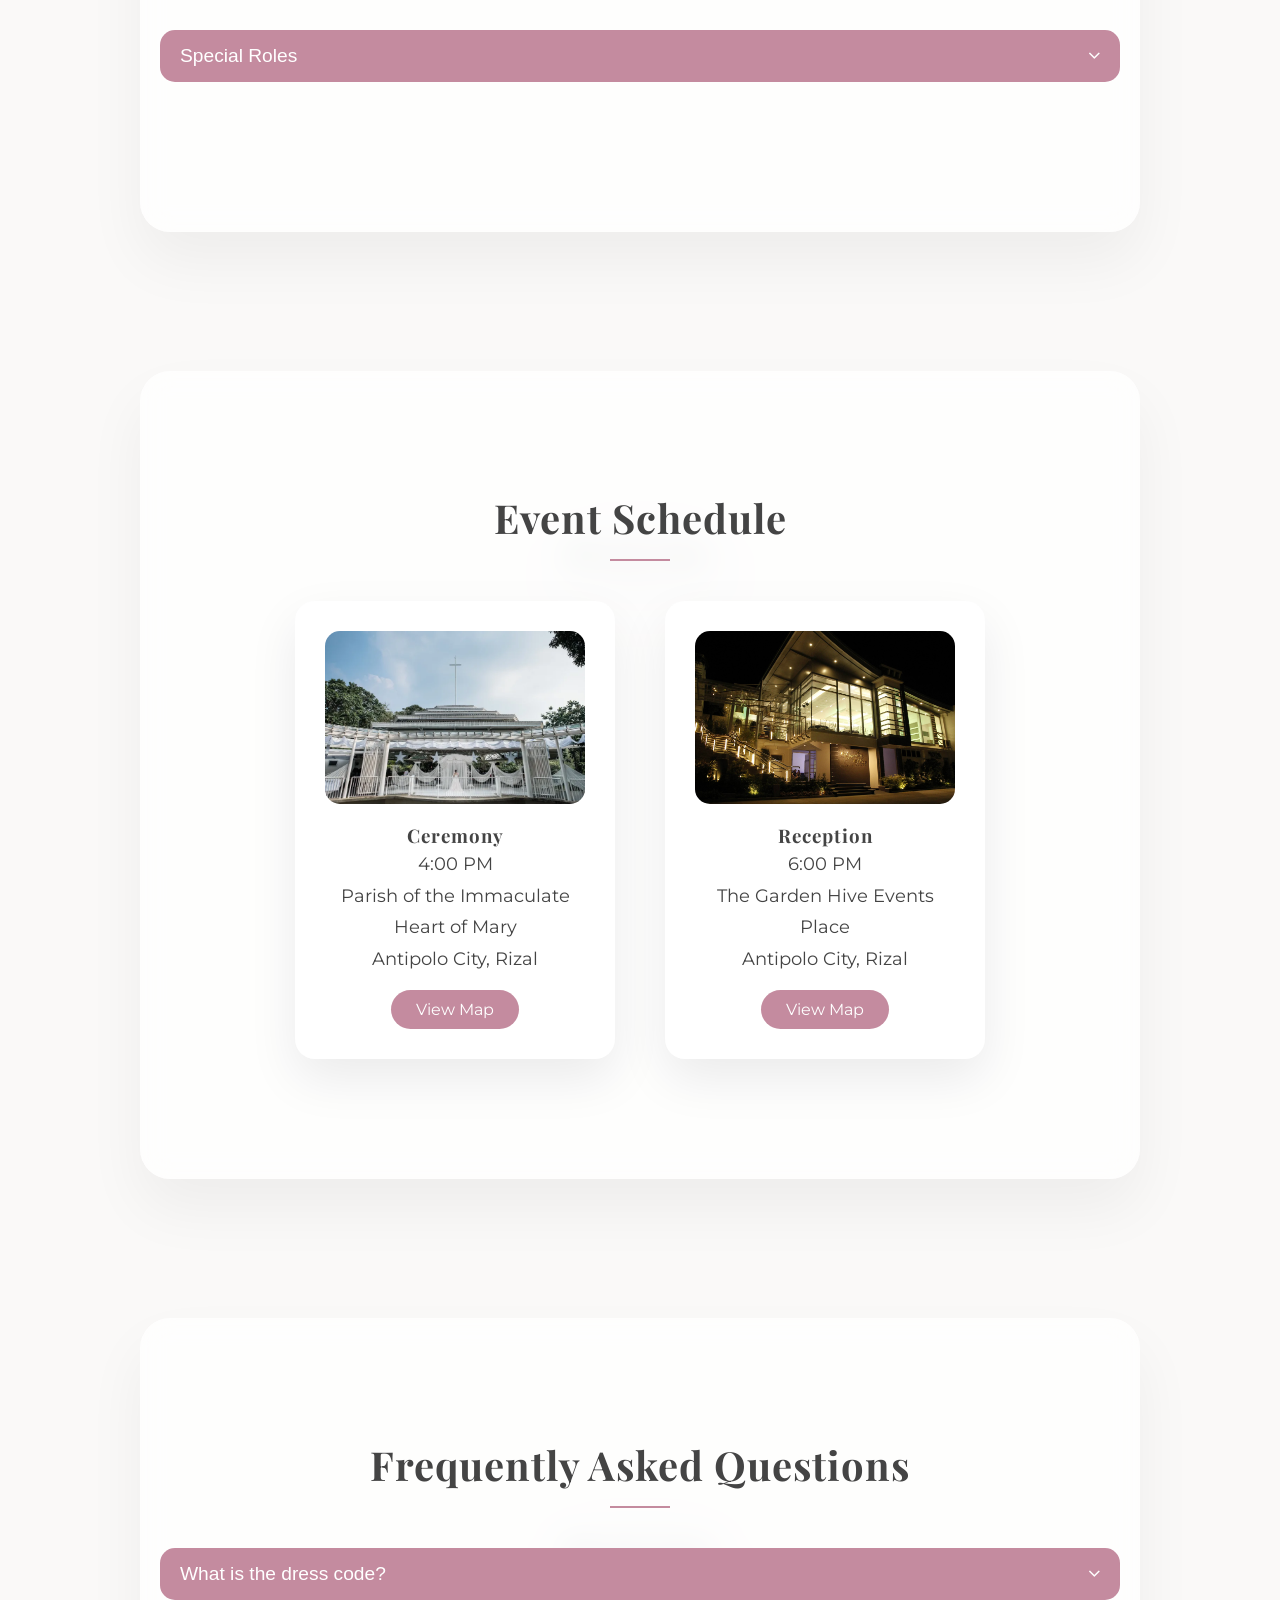
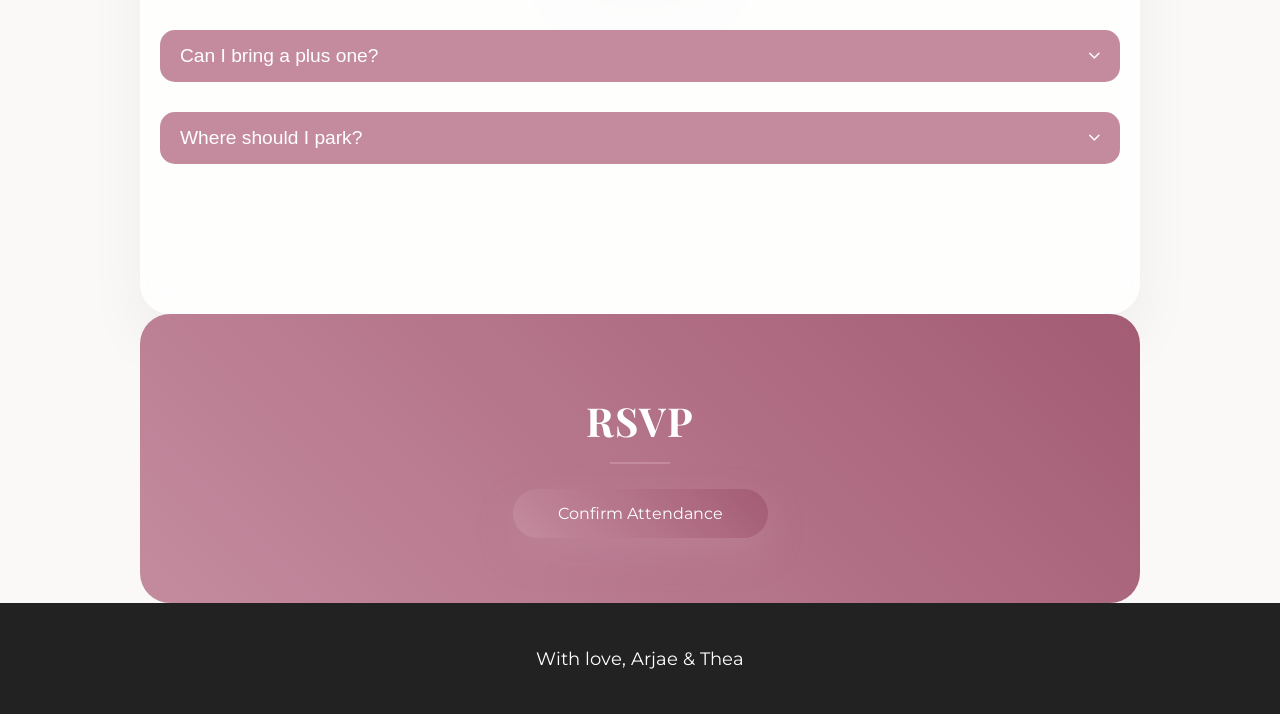
==== commit 4b8e58ae: "updated vimeo, removed details on the upper right section of the video" ====
--- a/index.html
+++ b/index.html
@@ -89,7 +89,7 @@
   <div class="vimeo-container">
     <iframe 
       id="vimeo-player"
-      src="https://player.vimeo.com/video/1169988915?autoplay=0&loop=0&muted=0&controls=1" 
+      src="https://player.vimeo.com/video/1169988915?title=0&byline=0&portrait=0&controls=1" 
       frameborder="0" 
       allow="autoplay; fullscreen; picture-in-picture" 
       allowfullscreen>
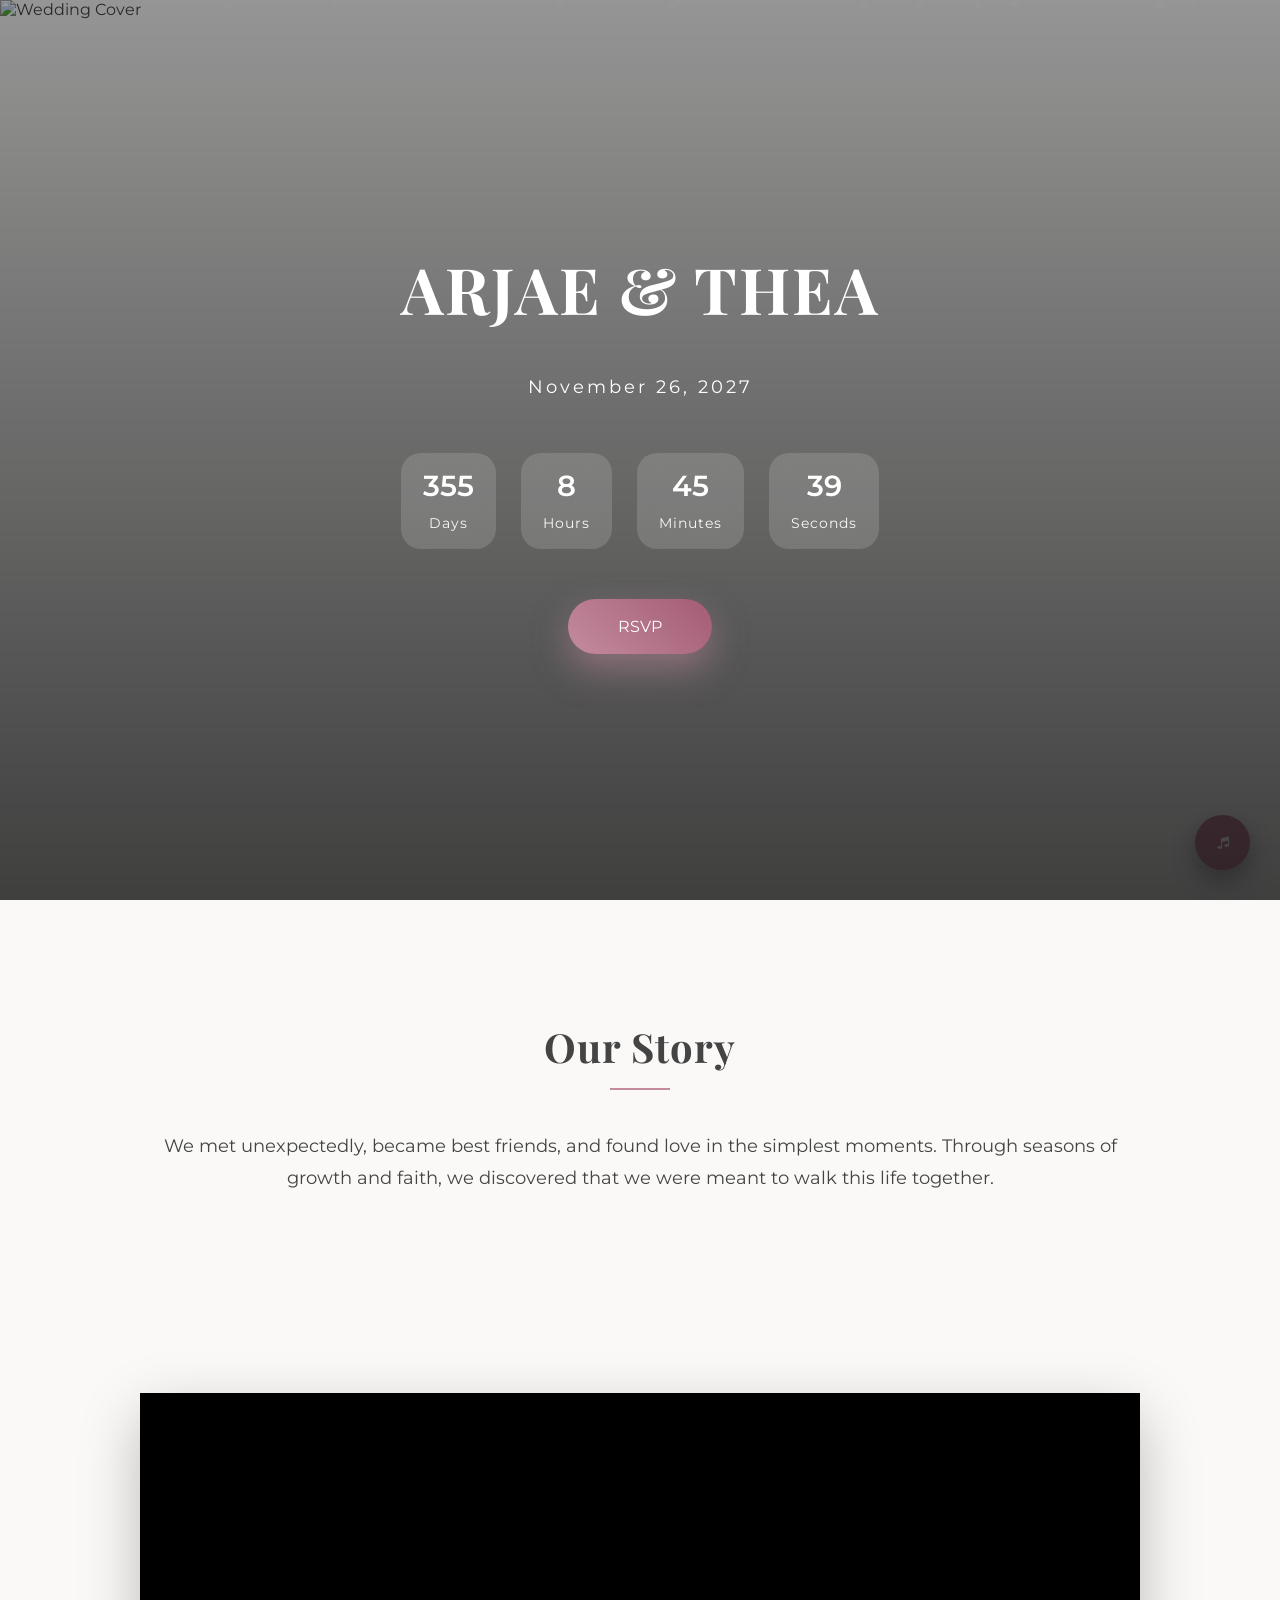
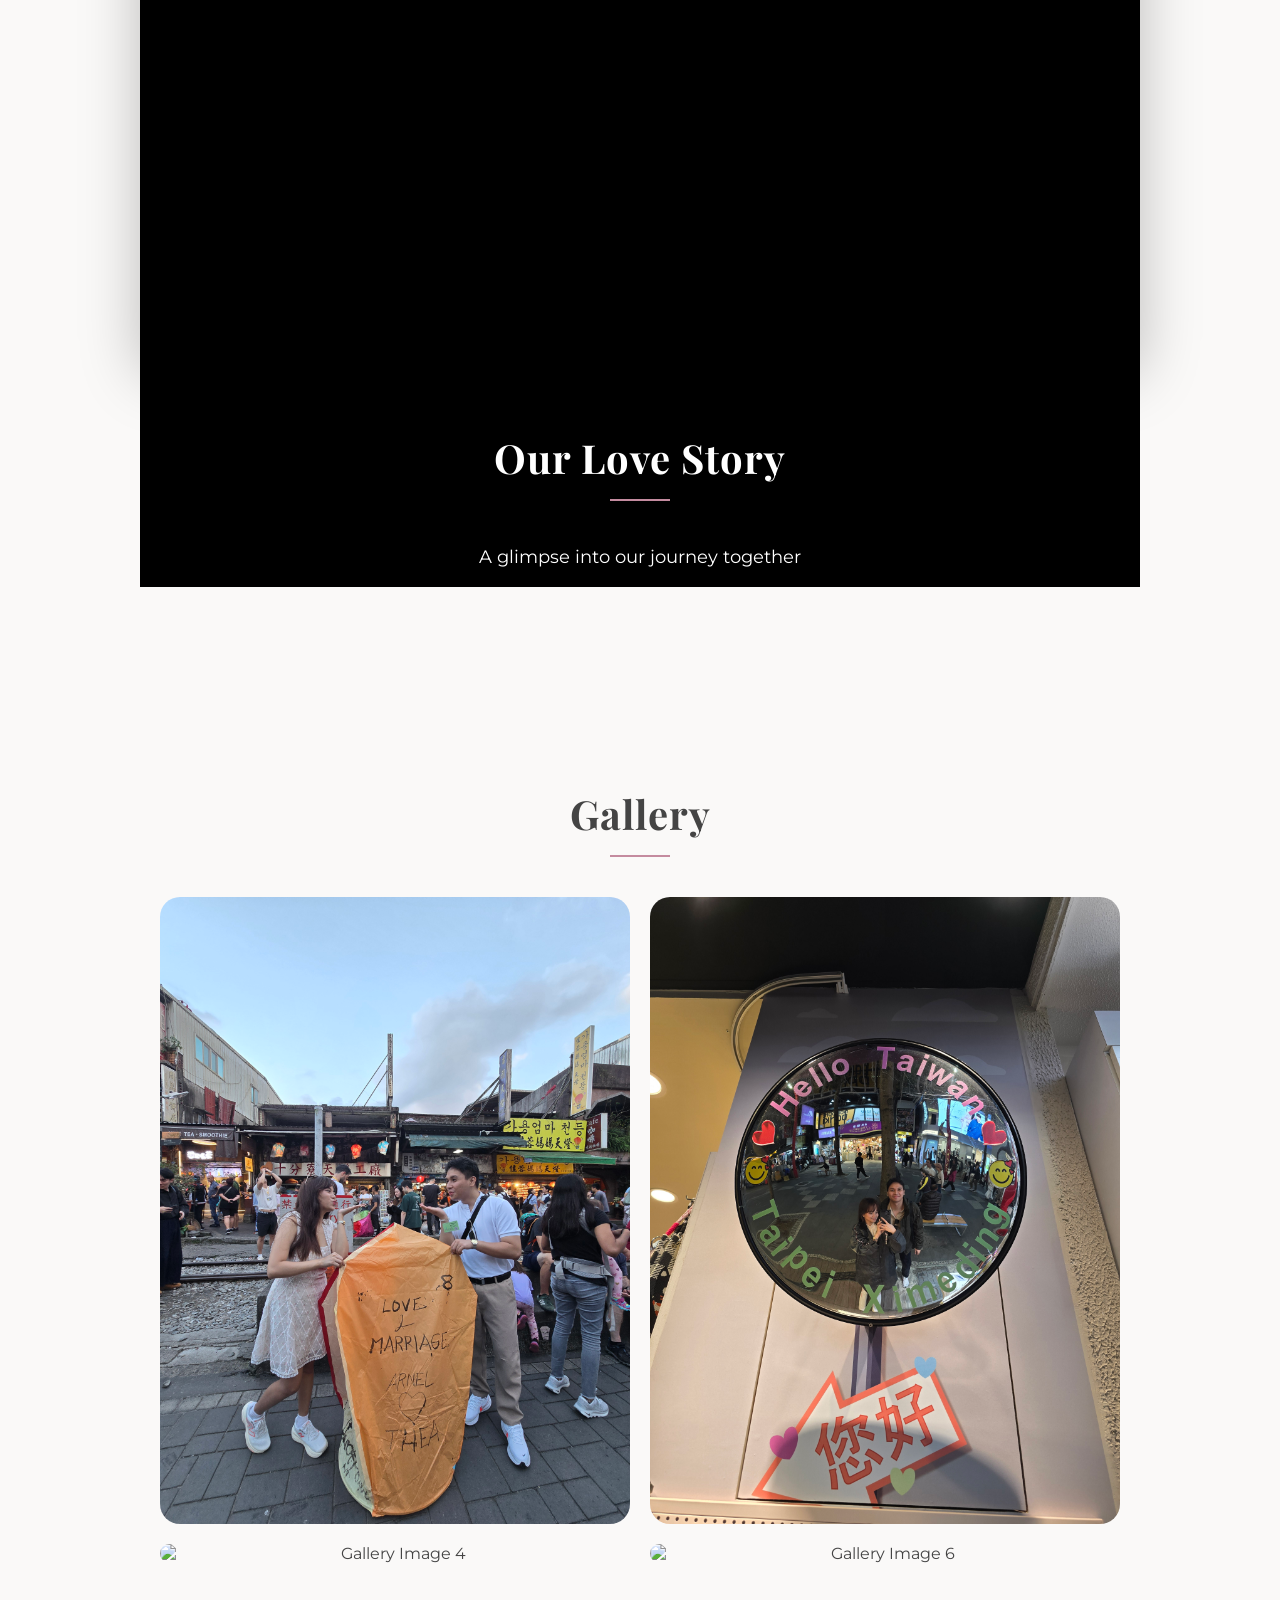
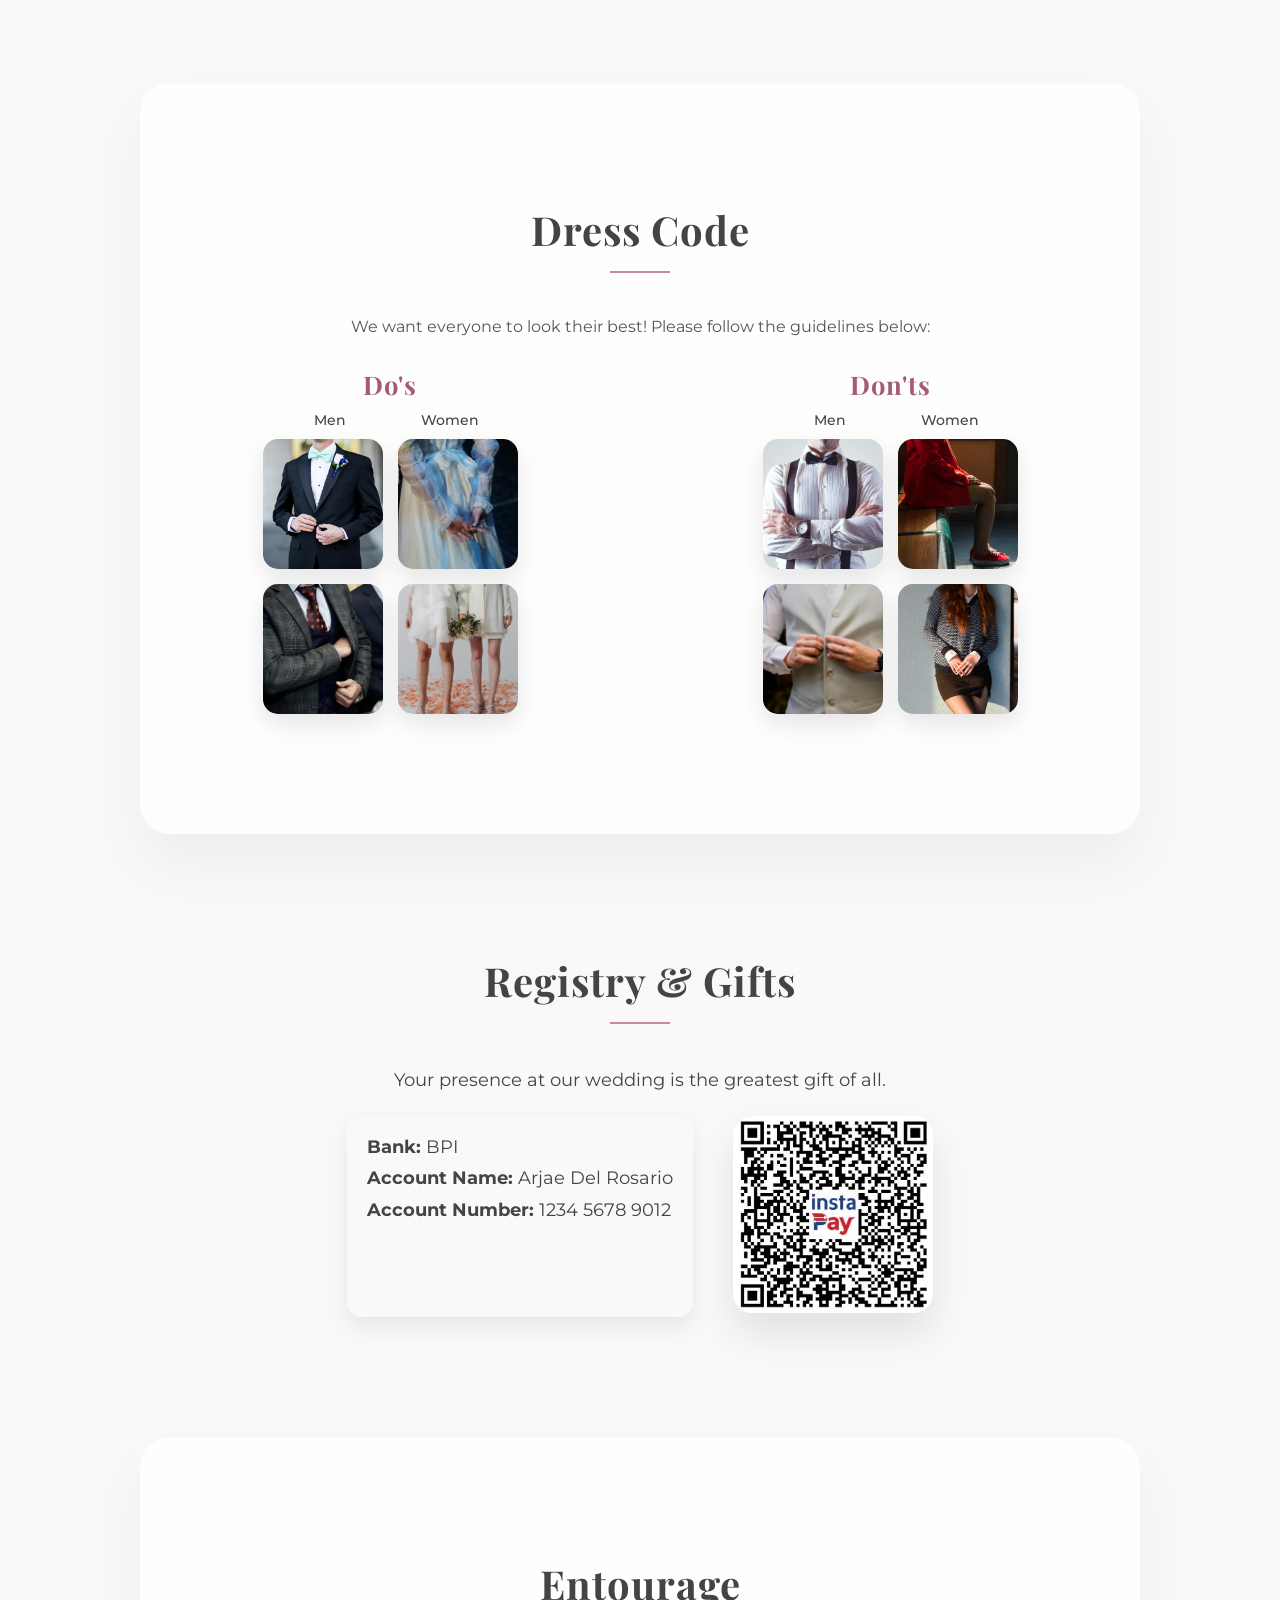
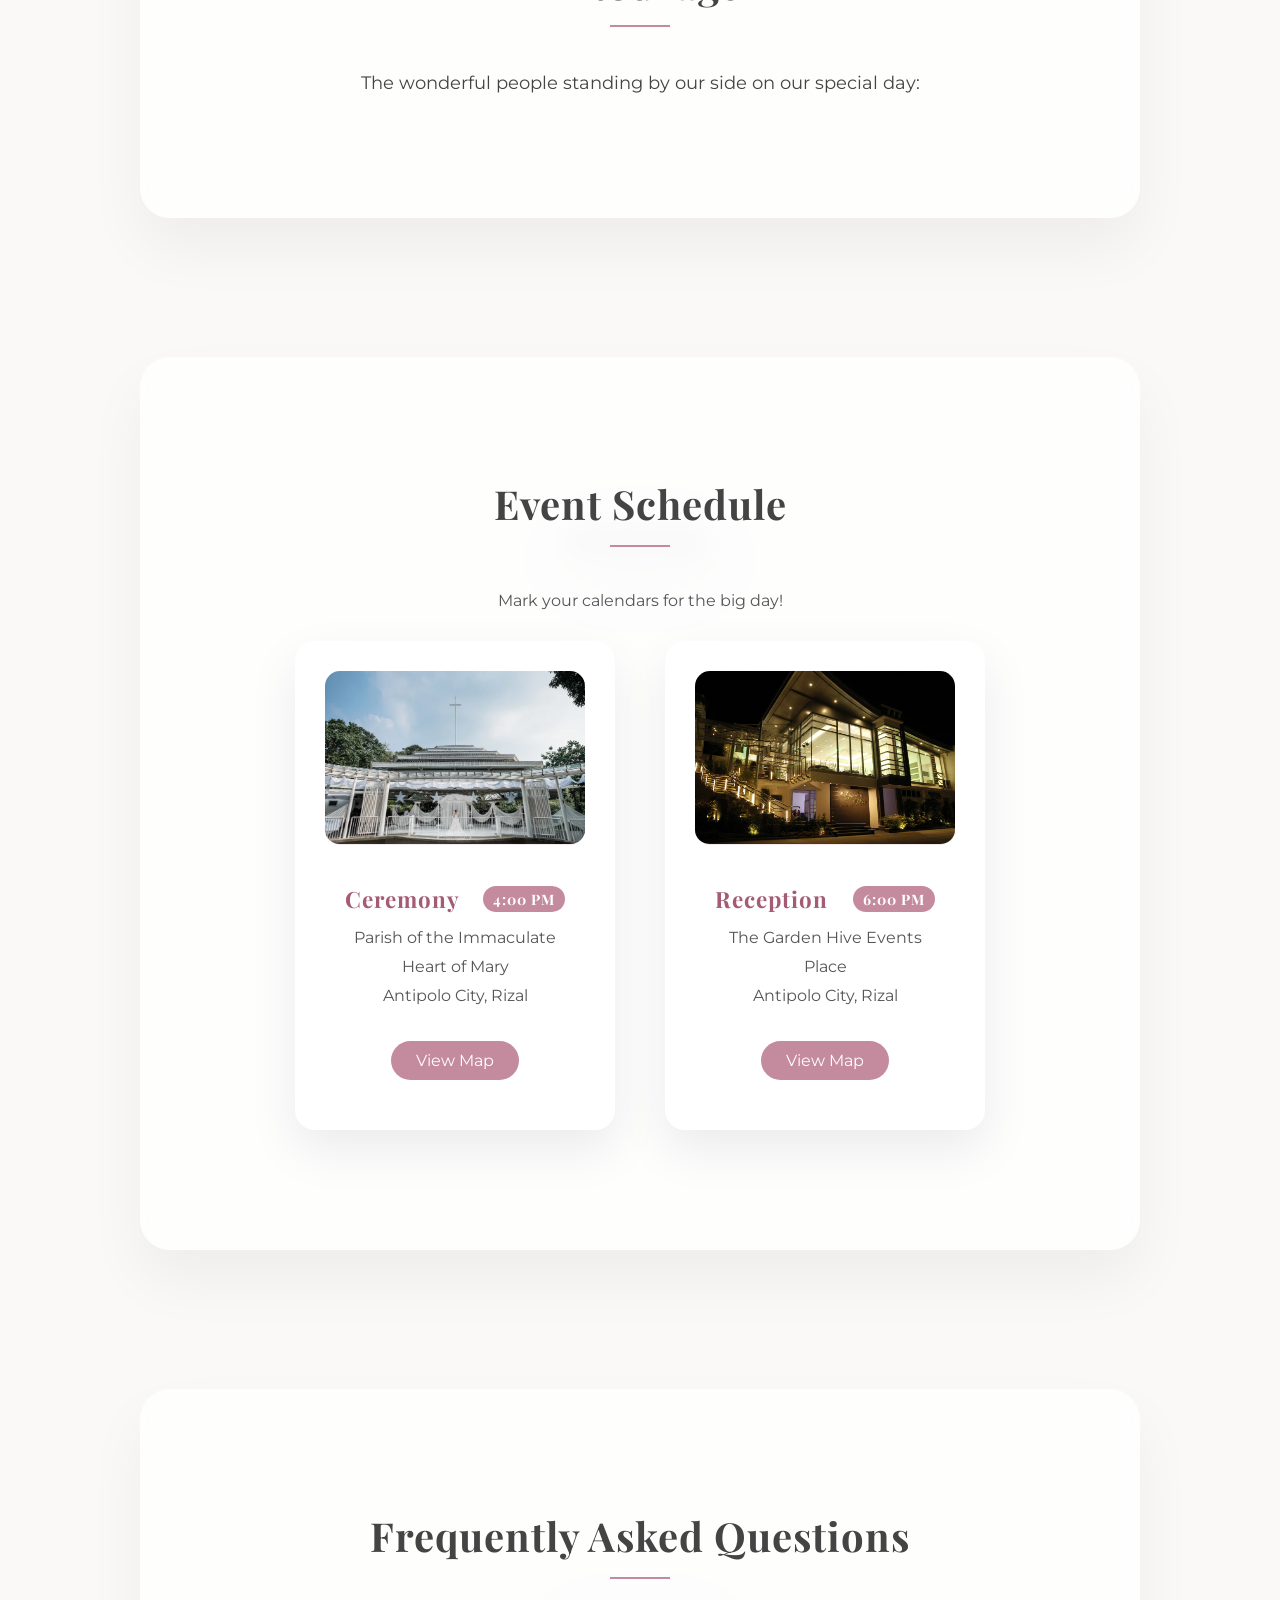
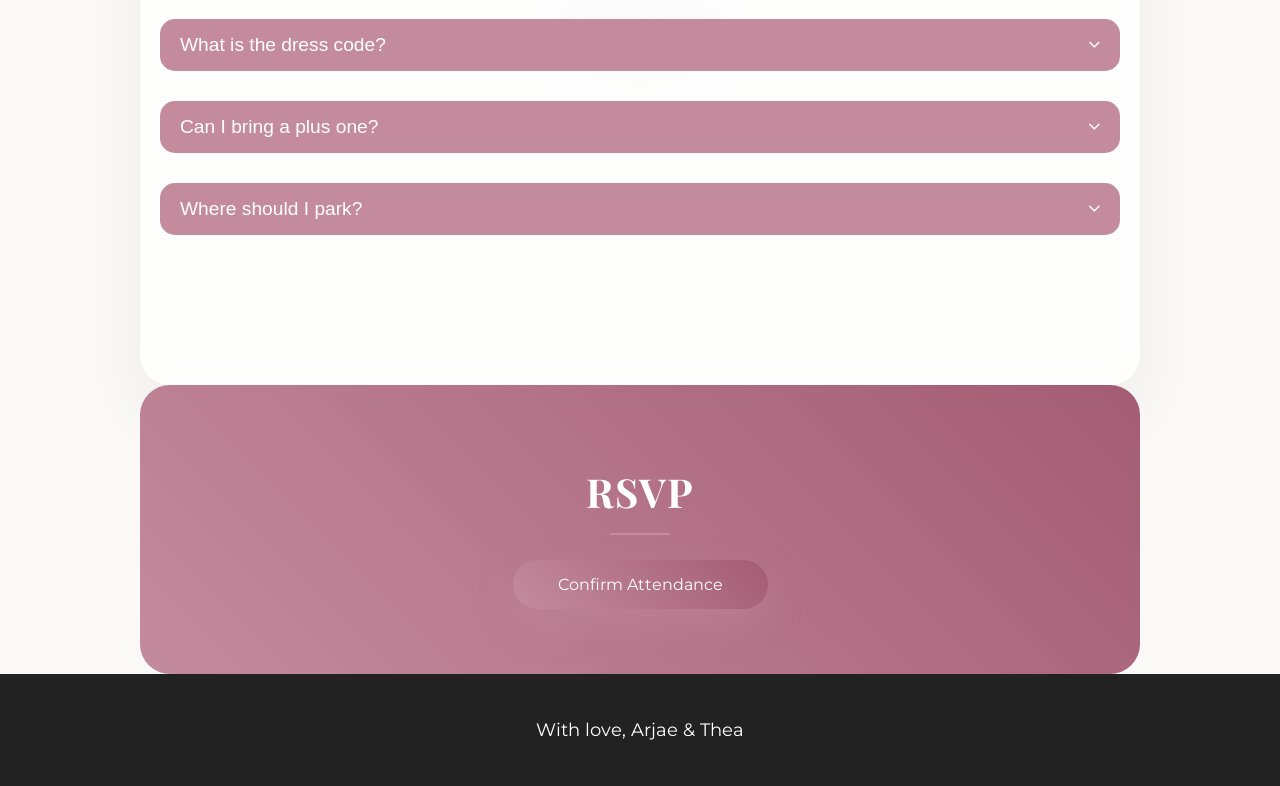
==== commit 2cdc38c7: "updated dress code and registry and gifts" ====
--- a/index.html
+++ b/index.html
@@ -31,28 +31,27 @@
   <!-- SCROLL PROGRESS BAR -->
   <div id="progress-bar"></div>
 
-<!-- HERO -->
-<section class="hero">
-  <img src="assets/images/cover.jpg" alt="Wedding Cover" class="hero-img">
-
-  <!-- Floating particles container -->
-  <div class="particles"></div>
-
-  <div class="overlay">
-    <h1 class="hero-title" data-aos="fade-up">Arjae & Thea</h1>
-    <p class="date" data-aos="fade-up" data-aos-delay="200">November 26, 2027</p>
-
-    <!-- Countdown wrapper with styled items -->
-    <div id="countdown" class="countdown" data-aos="fade-up" data-aos-delay="400">
-      <div class="countdown-item"><span class="count">0</span><span class="label">Days</span></div>
-      <div class="countdown-item"><span class="count">0</span><span class="label">Hours</span></div>
-      <div class="countdown-item"><span class="count">0</span><span class="label">Minutes</span></div>
-      <div class="countdown-item"><span class="count">0</span><span class="label">Seconds</span></div>
-    </div>
-
-    <a href="#rsvp" class="btn hero-btn" data-aos="fade-up" data-aos-delay="600">RSVP</a>
-  </div>
-</section>
+  <!-- HERO -->
+  <section class="hero">
+    <img src="assets/images/cover.jpg" alt="Wedding Cover" class="hero-img">
+
+    <div class="particles"></div>
+
+    <div class="overlay">
+      <h1 class="hero-title" data-aos="fade-up">Arjae & Thea</h1>
+      <p class="date" data-aos="fade-up" data-aos-delay="200">November 26, 2027</p>
+
+      <!-- Countdown wrapper with styled items -->
+      <div id="countdown" class="countdown" data-aos="fade-up" data-aos-delay="400">
+        <div class="countdown-item"><span class="count">0</span><span class="label">Days</span></div>
+        <div class="countdown-item"><span class="count">0</span><span class="label">Hours</span></div>
+        <div class="countdown-item"><span class="count">0</span><span class="label">Minutes</span></div>
+        <div class="countdown-item"><span class="count">0</span><span class="label">Seconds</span></div>
+      </div>
+
+      <a href="#rsvp" class="btn hero-btn" data-aos="fade-up" data-aos-delay="600">RSVP</a>
+    </div>
+  </section>
 
   <!-- OUR STORY -->
   <section class="section" data-aos="fade-up">
@@ -63,44 +62,23 @@
     </p>
   </section>
 
-<!-- CINEMATIC VIDEO -->
-<!--
-<section class="cinematic-video">
-  <video id="wedding-video" class="bg-video" muted>
-    <source src="assets/videos/wedding-film.mp4" type="video/mp4">
-    Your browser does not support the video tag.
-  </video>
--->
-  <!-- Custom Play Button -->
-  <!--
-  <div class="video-play-button pulse" id="video-play-button">
-    <i class="fa fa-play"></i>
-  </div>
-
-  <div class="video-caption" data-aos="fade-up" data-aos-delay="200">
-    <h2>Our Love Story</h2>
-    <p>A glimpse into our journey together</p>
-  </div>
-</section>
--->
-
-<!-- CINEMATIC VIDEO (VIMEO VERSION, PLAY BUTTON + CONTROLS) -->
-<section class="cinematic-video vimeo-video" data-aos="fade-up">
-  <div class="vimeo-container">
-    <iframe 
-      id="vimeo-player"
-      src="https://player.vimeo.com/video/1169988915?title=0&byline=0&portrait=0&controls=1" 
-      frameborder="0" 
-      allow="autoplay; fullscreen; picture-in-picture" 
-      allowfullscreen>
-    </iframe>
-  </div>
-
-  <div class="video-caption" data-aos="fade-up" data-aos-delay="200">
-    <h2>Our Love Story</h2>
-    <p>A glimpse into our journey together</p>
-  </div>
-</section>
+  <!-- CINEMATIC VIDEO (VIMEO VERSION) -->
+  <section class="cinematic-video vimeo-video" data-aos="fade-up">
+    <div class="vimeo-container">
+      <iframe 
+        id="vimeo-player"
+        src="https://player.vimeo.com/video/1169988915?title=0&byline=0&portrait=0&controls=1" 
+        frameborder="0" 
+        allow="autoplay; fullscreen; picture-in-picture" 
+        allowfullscreen>
+      </iframe>
+    </div>
+
+    <div class="video-caption" data-aos="fade-up" data-aos-delay="200">
+      <h2>Our Love Story</h2>
+      <p>A glimpse into our journey together</p>
+    </div>
+  </section>
 
   <!-- GALLERY -->
   <section class="section" data-aos="fade-up">
@@ -113,219 +91,131 @@
     </div>
   </section>
 
-  <!-- DRESS CODE -->
-  <section class="section glass" data-aos="fade-up">
-    <h2>Dress Code</h2>
-    <p>Formal Attire</p>
-    <p>Please avoid wearing white or off-white tones.</p>
-  </section>
-
-  <!-- REGISTRY -->
-  <section class="section" data-aos="fade-up">
+<!-- DRESS CODE -->
+<section class="section glass" data-aos="fade-up">
+  <h2>Dress Code</h2>
+  <p class="subtext">We want everyone to look their best! Please follow the guidelines below:</p>
+
+  <div class="dress-codes-grid">
+
+    <!-- Do's -->
+    <div class="dress-group">
+      <h3>Do's</h3>
+      <div class="dress-labels">
+        <span>Men</span>
+        <span>Women</span>
+      </div>
+      <div class="dress-images">
+        <img src="assets/images/do1.jpg" alt="Do Men 1">
+        <img src="assets/images/do2.jpg" alt="Do Women 1">
+        <img src="assets/images/do3.jpg" alt="Do Men 2">
+        <img src="assets/images/do4.jpg" alt="Do Women 2">
+      </div>
+    </div>
+
+    <!-- Don'ts -->
+    <div class="dress-group">
+      <h3>Don'ts</h3>
+      <div class="dress-labels">
+        <span>Men</span>
+        <span>Women</span>
+      </div>
+      <div class="dress-images">
+        <img src="assets/images/dont1.jpg" alt="Don't Men 1">
+        <img src="assets/images/dont2.jpg" alt="Don't Women 1">
+        <img src="assets/images/dont3.jpg" alt="Don't Men 2">
+        <img src="assets/images/dont4.jpg" alt="Don't Women 2">
+      </div>
+    </div>
+
+  </div>
+</section>
+
+  <!-- REGISTRY & GIFTS -->
+  <section class="section gifts-section" data-aos="fade-up">
     <h2>Registry & Gifts</h2>
     <p>Your presence at our wedding is the greatest gift of all.</p>
 
-    <div class="gift-container">
+    <div class="gift-container no-bg">
       <div class="bank-details">
-        <h3>Bank Transfer</h3>
         <p><strong>Bank:</strong> BPI</p>
         <p><strong>Account Name:</strong> Arjae Del Rosario</p>
         <p><strong>Account Number:</strong> 1234 5678 9012</p>
       </div>
-
       <div>
         <img src="assets/images/bank-qr.png" alt="Bank QR Code" class="qr-image">
       </div>
     </div>
   </section>
 
-<!-- WEDDING PARTY & HONOREES -->
+  <!-- WEDDING PARTY & HONOREES -->
+  <section class="section glass" data-aos="fade-up">
+    <h2>Entourage</h2>
+    <p>The wonderful people standing by our side on our special day:</p>
+    <!-- Parents, Ninongs/Ninangs, Attendants, Special Roles -->
+    <!-- Same code as before -->
+  </section>
+
+  <!-- IMAGE BETWEEN Registry and Event Schedule -->
+  <section class="fullwidth-image" data-aos="fade-up">
+    <img src="assets/images/gallery2.jpg" alt="Couple Image 1" class="interstitial-img">
+  </section>
+
+<!-- EVENT SCHEDULE -->
 <section class="section glass" data-aos="fade-up">
-  <h2>Entourage</h2>
-  <p>The wonderful people standing by our side on our special day:</p>
-
-  <!-- Parents -->
-  <button class="faq-question">Parents</button>
-  <div class="faq-answer">
-    <div class="party-list-rows">
-      <div class="party-row">
-        <span class="party-name">Mr. Arnel & Mrs. Adelaida Del Rosario</span>
-        <span class="party-role">Groom's Parents</span>
-      </div>
-      <div class="party-row">
-        <span class="party-name">Mr. Arnold & Mrs. Wilen Marquez</span>
-        <span class="party-role">Bride's Parents</span>
-      </div>
-    </div>
-  </div>
-
-  <!-- Ninongs & Ninangs -->
-  <button class="faq-question">Ninongs & Ninangs</button>
-  <div class="faq-answer">
-    <div class="party-list-rows">
-      <div class="party-row">
-        <span class="party-name">Mr. Leo & Mrs. Lani Del Rosario</span>
-      </div>
-      <div class="party-row">
-        <span class="party-name">Mr. Gilbert & Mrs. Vivian Mondroy</span>
-      </div>
-      <div class="party-row">
-        <span class="party-name">Mr. Alvin & Mrs. Bhamz Patawaran</span>
-      </div>
-      <div class="party-row">
-        <span class="party-name">Mr. Adrian & Mrs. Daile Sicat</span>
-      </div>
-      <div class="party-row">
-        <span class="party-name">Mr. Reb & Mrs. Tin Cervantes</span>
-      </div>
-      <div class="party-row">
-        <span class="party-name">Mr. Joey & Mrs. Marie Calios</span>
-      </div>
-    </div>
-  </div>
-
-  <!-- Wedding Attendants -->
-  <button class="faq-question">Wedding Attendants</button>
-  <div class="faq-answer">
-    <div class="party-list-rows">
-      <div class="party-row">
-        <span class="party-name">Adrian Del Rosario</span>
-        <span class="party-role">Best Man</span>
-      </div>
-      <div class="party-row">
-        <span class="party-name">Trishia Marquez</span>
-        <span class="party-role">Maid of Honor</span>
-      </div>
-      <div class="party-row">
-        <span class="party-name">Angelito Obispo Patawaran</span>
-        <span class="party-role">Groomsmen</span>
-      </div>
-      <div class="party-row">
-        <span class="party-name">Andrew Richmond Patawaran</span>
-        <span class="party-role">Groomsmen</span>
-      </div>
-      <div class="party-row">
-        <span class="party-name">Jessa Moralidad</span>
-        <span class="party-role">Bridesmaid</span>
-      </div>
-      <div class="party-row">
-        <span class="party-name">Nicole Popanes</span>
-        <span class="party-role">Bridesmaid</span>
-      </div>
-    </div>
-  </div>
-
-  <!-- Special Roles -->
-  <button class="faq-question">Special Roles</button>
-  <div class="faq-answer">
-    <div class="party-list-rows">
-      <div class="party-row">
-        <span class="party-name">Jhimwel Pastrana</span>
-        <span class="party-role">Cord</span>
-      </div>
-      <div class="party-row">
-        <span class="party-name">Arlene Mae Marquez</span>
-        <span class="party-role">Cord</span>
-      </div>
-      <div class="party-row">
-        <span class="party-name">Gil Angelo Mondroy</span>
-        <span class="party-role">Veil</span>
-      </div>
-      <div class="party-row">
-        <span class="party-name">Aileen Del Rosario</span>
-        <span class="party-role">Veil</span>
-      </div>
-      <div class="party-row">
-        <span class="party-name">Johnaela Aeris Sarangay</span>
-        <span class="party-role">Flower Girl</span>
-      </div>
-      <div class="party-row">
-        <span class="party-name">Pia Snow Martinez</span>
-        <span class="party-role">Flower Girl</span>
-      </div>
-      <div class="party-row">
-        <span class="party-name">Phillip Louise Martinez</span>
-        <span class="party-role">Ring Bearer</span>
-      </div>
-      <div class="party-row">
-        <span class="party-name">Ace Calvin Dominic Martinez</span>
-        <span class="party-role">Coin Bearer</span>
-      </div>
-      <div class="party-row">
-        <span class="party-name">Akio Del Rosario</span>
-        <span class="party-role">Bible Bearer</span>
+  <h2>Event Schedule</h2>
+  <p class="subtext">Mark your calendars for the big day!</p>
+
+  <div class="schedule">
+    <div class="event-card">
+      <img src="assets/images/church.jpg" alt="Church Location">
+      <div class="event-info">
+        <h3>Ceremony <span class="badge">4:00 PM</span></h3>
+        <p>Parish of the Immaculate Heart of Mary<br>Antipolo City, Rizal</p>
+        <a href="https://www.google.com/maps?q=Parish+of+the+Immaculate+Heart+of+Mary+Antipolo" target="_blank" class="btn-small">View Map</a>
+      </div>
+    </div>
+
+    <div class="event-card">
+      <img src="assets/images/reception.jpg" alt="Reception Location">
+      <div class="event-info">
+        <h3>Reception <span class="badge">6:00 PM</span></h3>
+        <p>The Garden Hive Events Place<br>Antipolo City, Rizal</p>
+        <a href="https://maps.app.goo.gl/sYUdD5PjLdVrB3ey9" target="_blank" class="btn-small">View Map</a>
       </div>
     </div>
   </div>
 </section>
 
-    <!-- IMAGE BETWEEN Registry and Event Schedule -->
-<section class="fullwidth-image" data-aos="fade-up">
-  <img src="assets/images/gallery2.jpg" alt="Couple Image 1" class="interstitial-img">
-</section>
-
-  <!-- EVENT SCHEDULE -->
+  <!-- IMAGE BETWEEN Event Schedule and FAQ -->
+  <section class="fullwidth-image" data-aos="fade-up">
+    <img src="assets/images/gallery5.jpg" alt="Couple Image 2" class="interstitial-img">
+  </section>
+
+  <!-- FAQ -->
   <section class="section glass" data-aos="fade-up">
-    <h2>Event Schedule</h2>
-
-    <div class="schedule">
-      <div class="event-card">
-        <img src="assets/images/church.jpg" alt="Church Location">
-        <h3>Ceremony</h3>
-        <p>4:00 PM</p>
-        <p>
-          Parish of the Immaculate Heart of Mary<br>
-          Antipolo City, Rizal
-        </p>
-        <a href="https://www.google.com/maps?q=Parish+of+the+Immaculate+Heart+of+Mary+Antipolo" target="_blank" class="btn-small">
-          View Map
-        </a>
-      </div>
-
-      <div class="event-card">
-        <img src="assets/images/reception.jpg" alt="Reception Location">
-        <h3>Reception</h3>
-        <p>6:00 PM</p>
-        <p>
-          The Garden Hive Events Place<br>
-          Antipolo City, Rizal
-        </p>
-        <a href="https://maps.app.goo.gl/sYUdD5PjLdVrB3ey9" target="_blank" class="btn-small">
-          View Map
-        </a>
-      </div>
-    </div>
-  </section>
-
-<!-- IMAGE BETWEEN Event Schedule and FAQ -->
-<section class="fullwidth-image" data-aos="fade-up">
-  <img src="assets/images/gallery5.jpg" alt="Couple Image 2" class="interstitial-img">
-</section>
-
-  <!-- FAQ -->
-<section class="section glass" data-aos="fade-up">
-  <h2>Frequently Asked Questions</h2>
-  <div class="faq-container">
-    <div class="faq-item">
-      <button class="faq-question">What is the dress code?</button>
-      <div class="faq-answer">
-        <p>Formal attire is preferred. Please avoid white or off-white tones.</p>
-      </div>
-    </div>
-    <div class="faq-item">
-      <button class="faq-question">Can I bring a plus one?</button>
-      <div class="faq-answer">
-        <p>Please RSVP individually. Plus ones are allowed only if indicated in the invitation.</p>
-      </div>
-    </div>
-    <div class="faq-item">
-      <button class="faq-question">Where should I park?</button>
-      <div class="faq-answer">
-        <p>Parking is available at the venue. Follow the signs for guest parking areas.</p>
-      </div>
-    </div>
-  </div>
-</section>
+    <h2>Frequently Asked Questions</h2>
+    <div class="faq-container">
+      <div class="faq-item">
+        <button class="faq-question">What is the dress code?</button>
+        <div class="faq-answer">
+          <p>Formal attire is preferred. Please avoid white or off-white tones.</p>
+        </div>
+      </div>
+      <div class="faq-item">
+        <button class="faq-question">Can I bring a plus one?</button>
+        <div class="faq-answer">
+          <p>Please RSVP individually. Plus ones are allowed only if indicated in the invitation.</p>
+        </div>
+      </div>
+      <div class="faq-item">
+        <button class="faq-question">Where should I park?</button>
+        <div class="faq-answer">
+          <p>Parking is available at the venue. Follow the signs for guest parking areas.</p>
+        </div>
+      </div>
+    </div>
+  </section>
 
   <!-- RSVP -->
   <section id="rsvp" class="section rsvp-section" data-aos="fade-up">
@@ -353,6 +243,5 @@
   <!-- Scripts -->
   <script src="https://cdn.jsdelivr.net/npm/aos@2.3.4/dist/aos.js"></script>
   <script src="script.js"></script>
-
 </body>
 </html>
--- a/style.css
+++ b/style.css
@@ -434,9 +434,34 @@
 
 /* Make countdown responsive */
 @media (max-width: 600px) {
+
   .countdown {
-    flex-direction: column;
-    gap: 15px;
+    display: flex;
+    flex-direction: row;
+    flex-wrap: nowrap;
+    justify-content: space-between;  /* distribute evenly */
+    align-items: center;
+    width: 100%;
+    max-width: 100%;
+    gap: 6px;
+    padding: 0 10px; /* prevent edge cutting */
+    box-sizing: border-box;
+  }
+
+  .countdown-item {
+    flex: 1 1 0;       /* allow shrinking */
+    min-width: 0;      /* VERY IMPORTANT */
+    padding: 8px 4px;  /* reduce side padding */
+    box-sizing: border-box;
+    text-align: center;
+  }
+
+  .countdown-item .count {
+    font-size: 1.1rem;
+  }
+
+  .countdown-item .label {
+    font-size: 0.65rem;
   }
 }
 /* HERO */
@@ -453,6 +478,10 @@
   position: absolute;
   animation: kenburns 30s ease-in-out infinite alternate;
   z-index: 0;
+}
+
+.hero-title {
+  font-size: 2.3rem;
 }
 
 /* Ken Burns effect */
@@ -572,11 +601,6 @@
   100% { transform: translateY(-10vh) translateX(50px) scale(1); opacity:0; }
 }
 
-/* Responsive countdown stacking */
-@media (max-width: 600px) {
-  .countdown { flex-direction: column; gap: 15px; }
-  .hero-title { font-size: 2.8rem; }
-}
 /* Vimeo container */
 .vimeo-container {
   position: relative;
@@ -609,4 +633,155 @@
   padding: 15px 25px;
   border-radius: 15px;
   color: white;
+}
+/* SUBTEXT under headings */
+.subtext {
+  font-size: 1rem;
+  color: #555;
+  margin-bottom: 25px;
+}
+
+/* DRESS CODE GRID */
+.dress-codes-grid {
+  display: flex;
+  gap: 40px;
+  flex-wrap: wrap;
+  justify-content: center;
+}
+
+.dress-group {
+  flex: 1 1 300px;
+  text-align: center;
+}
+
+.dress-group h3 {
+  font-size: 1.6rem;
+  margin-bottom: 10px;
+  color: #a35c73;
+}
+
+/* Labels for Men/Women above images */
+.dress-labels {
+  display: flex;
+  justify-content: space-between;
+  max-width: 240px;
+  margin: 0 auto 10px auto;
+  font-size: 0.9rem;
+  color: #444;
+  font-weight: 500;
+}
+
+.dress-labels span {
+  flex: 1 1 0;
+  text-align: center;
+}
+
+/* Images grid */
+.dress-images {
+  display: grid;
+  grid-template-columns: repeat(2, 120px);
+  gap: 15px;
+  justify-content: center;
+}
+
+.dress-images img {
+  width: 100%;
+  height: 130px;
+  object-fit: cover;
+  border-radius: 15px;
+  box-shadow: 0 10px 25px rgba(0,0,0,0.1);
+  transition: transform 0.3s, box-shadow 0.3s;
+}
+
+.dress-images img:hover {
+  transform: scale(1.05);
+  box-shadow: 0 15px 35px rgba(0,0,0,0.15);
+}
+
+@media (max-width: 600px) {
+  .dress-images {
+    grid-template-columns: repeat(2, 90px);
+  }
+}
+
+/* Registry - remove white background */
+/* Make the box smaller for just 3 lines */
+.gift-container.no-bg {
+  gap: 40px;
+  flex-wrap: wrap;
+  justify-content: center;
+  margin-top: 20px; /* smaller margin */
+}
+
+.bank-details, .qr-wrapper {
+  padding: 15px 20px; /* reduced padding */
+  text-align: left;
+  border-radius: 15px;
+  box-shadow: 0 10px 25px rgba(0,0,0,0.08);
+}
+
+.qr-wrapper img {
+  width: 150px; /* smaller */
+  margin-bottom: 5px;
+}
+
+/* EVENT SCHEDULE */
+.event-card {
+  background:white;
+  border-radius:20px;
+  overflow:hidden;
+  max-width:320px;
+  box-shadow:0 20px 50px rgba(0,0,0,0.08);
+  transition: transform 0.4s, box-shadow 0.4s;
+}
+
+.event-card:hover {
+  transform: translateY(-10px);
+  box-shadow:0 25px 60px rgba(0,0,0,0.12);
+}
+
+.event-card img {
+  width:100%;
+  border-bottom:1px solid rgba(196,139,159,0.2);
+}
+
+.event-info {
+  padding:20px;
+}
+
+.event-info h3 {
+  display:flex;
+  justify-content:space-between;
+  align-items:center;
+  font-size:1.4rem;
+  color:#a35c73;
+  margin-bottom:10px;
+}
+
+.badge {
+  background:#c48b9f;
+  color:white;
+  padding:3px 10px;
+  border-radius:15px;
+  font-size:0.9rem;
+}
+
+.event-info p {
+  font-size:1rem;
+  margin-bottom:15px;
+  color:#555;
+}
+
+.btn-small {
+  text-decoration:none;
+  background:#c48b9f;
+  color:white;
+  padding:10px 25px;
+  border-radius:30px;
+  display:inline-block;
+  transition: transform 0.3s;
+}
+
+.btn-small:hover {
+  transform: scale(1.05);
 }
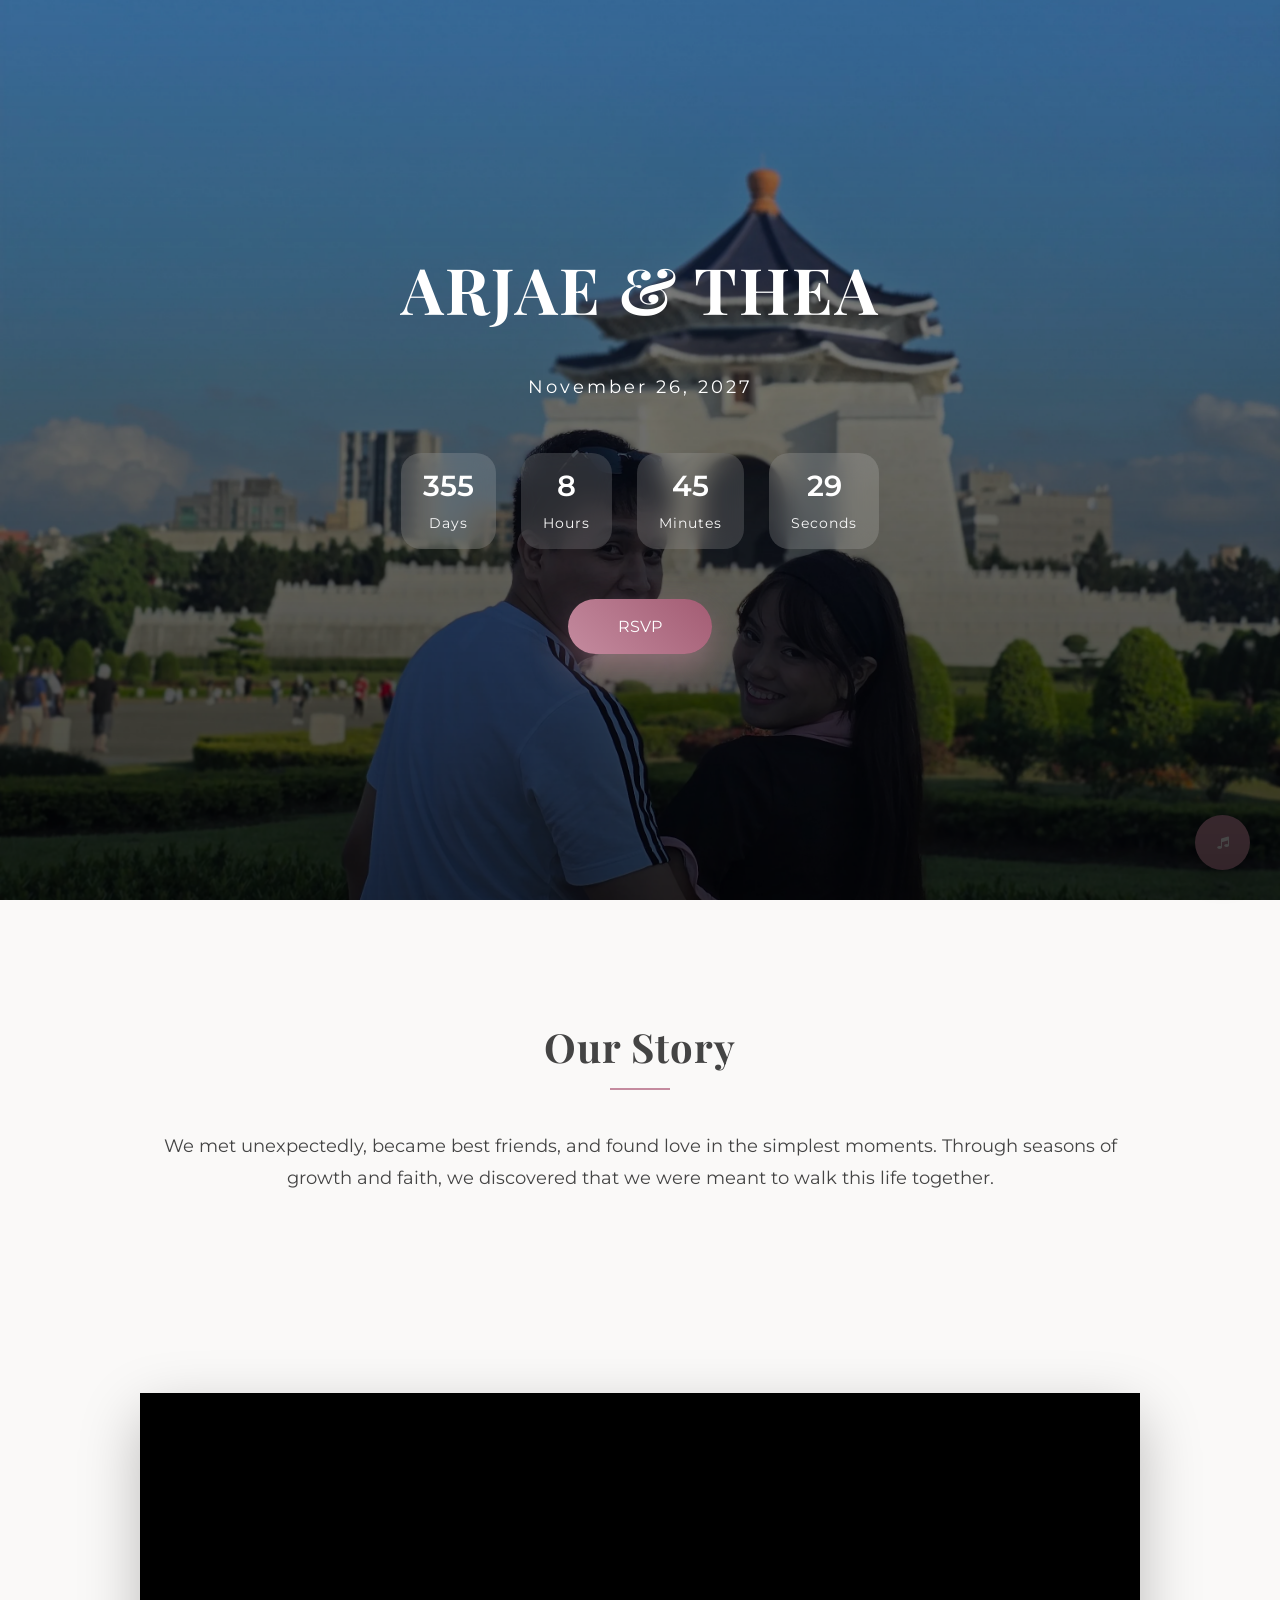
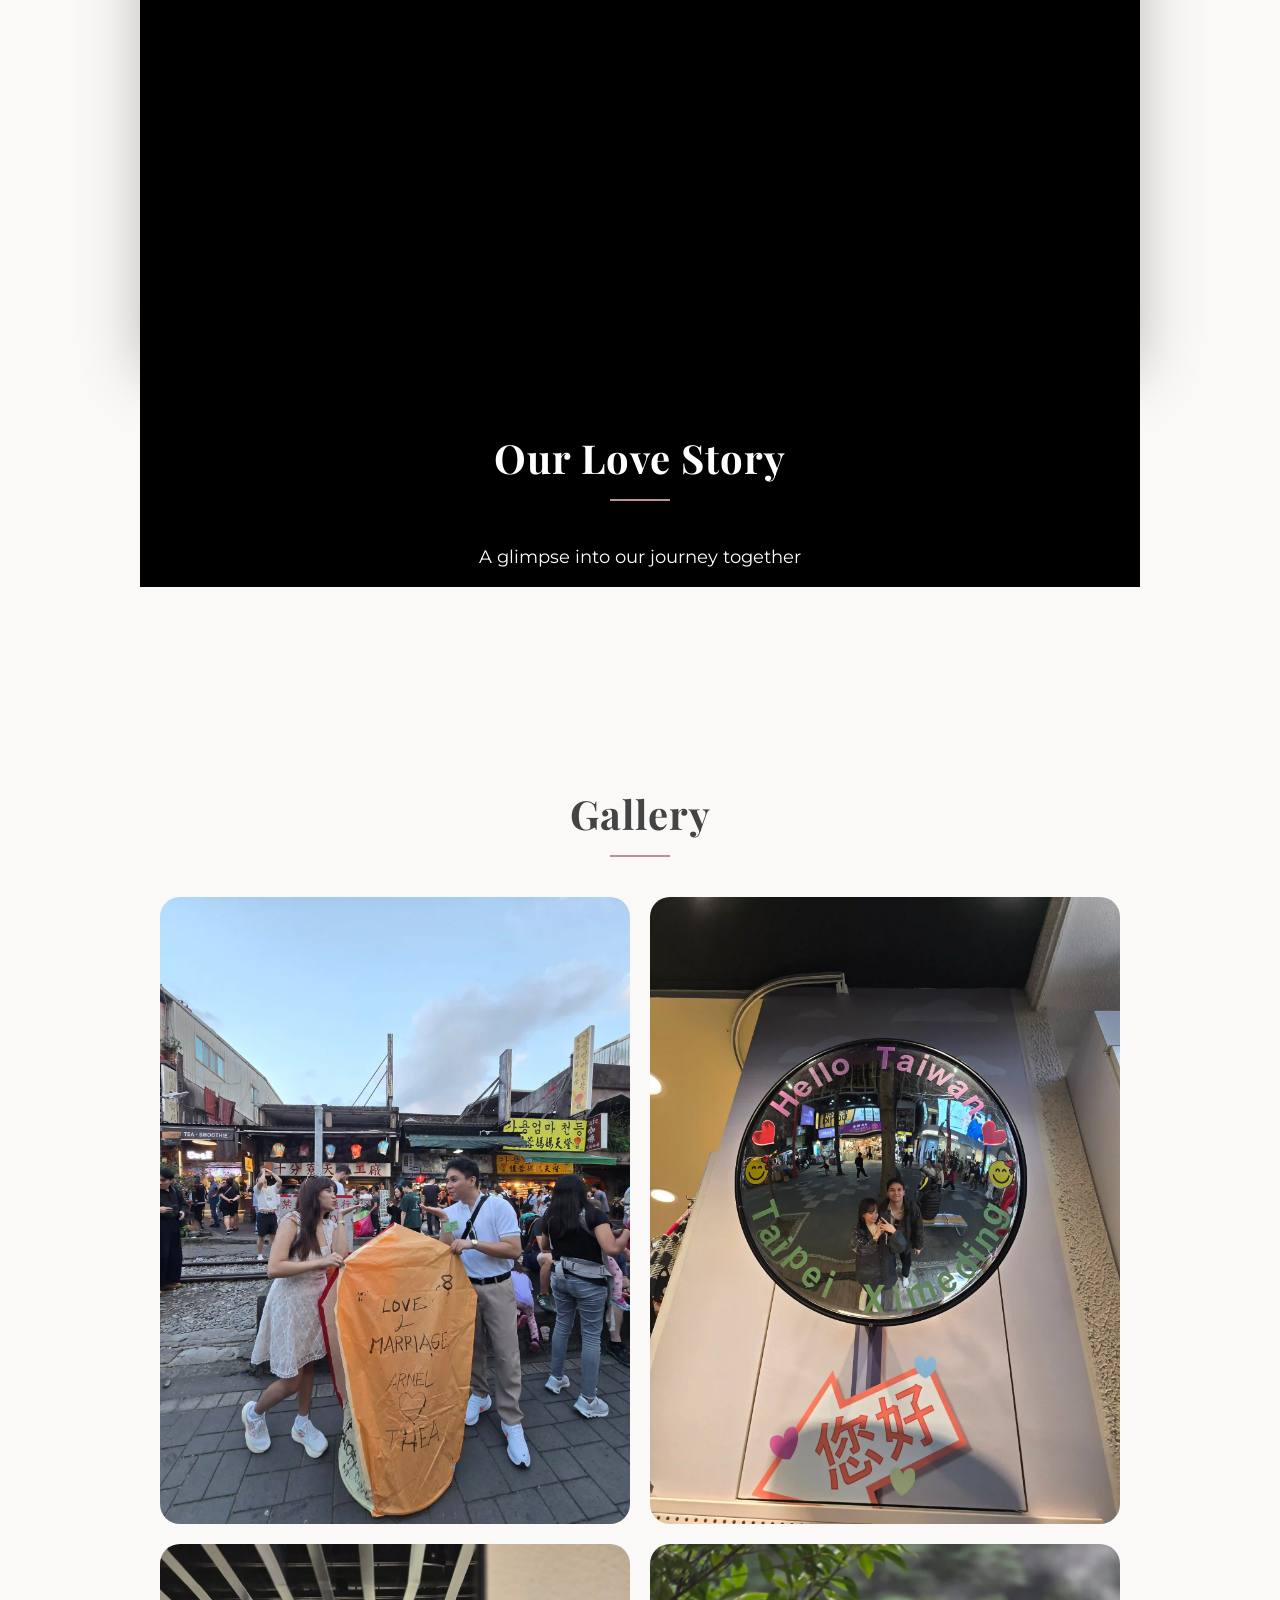
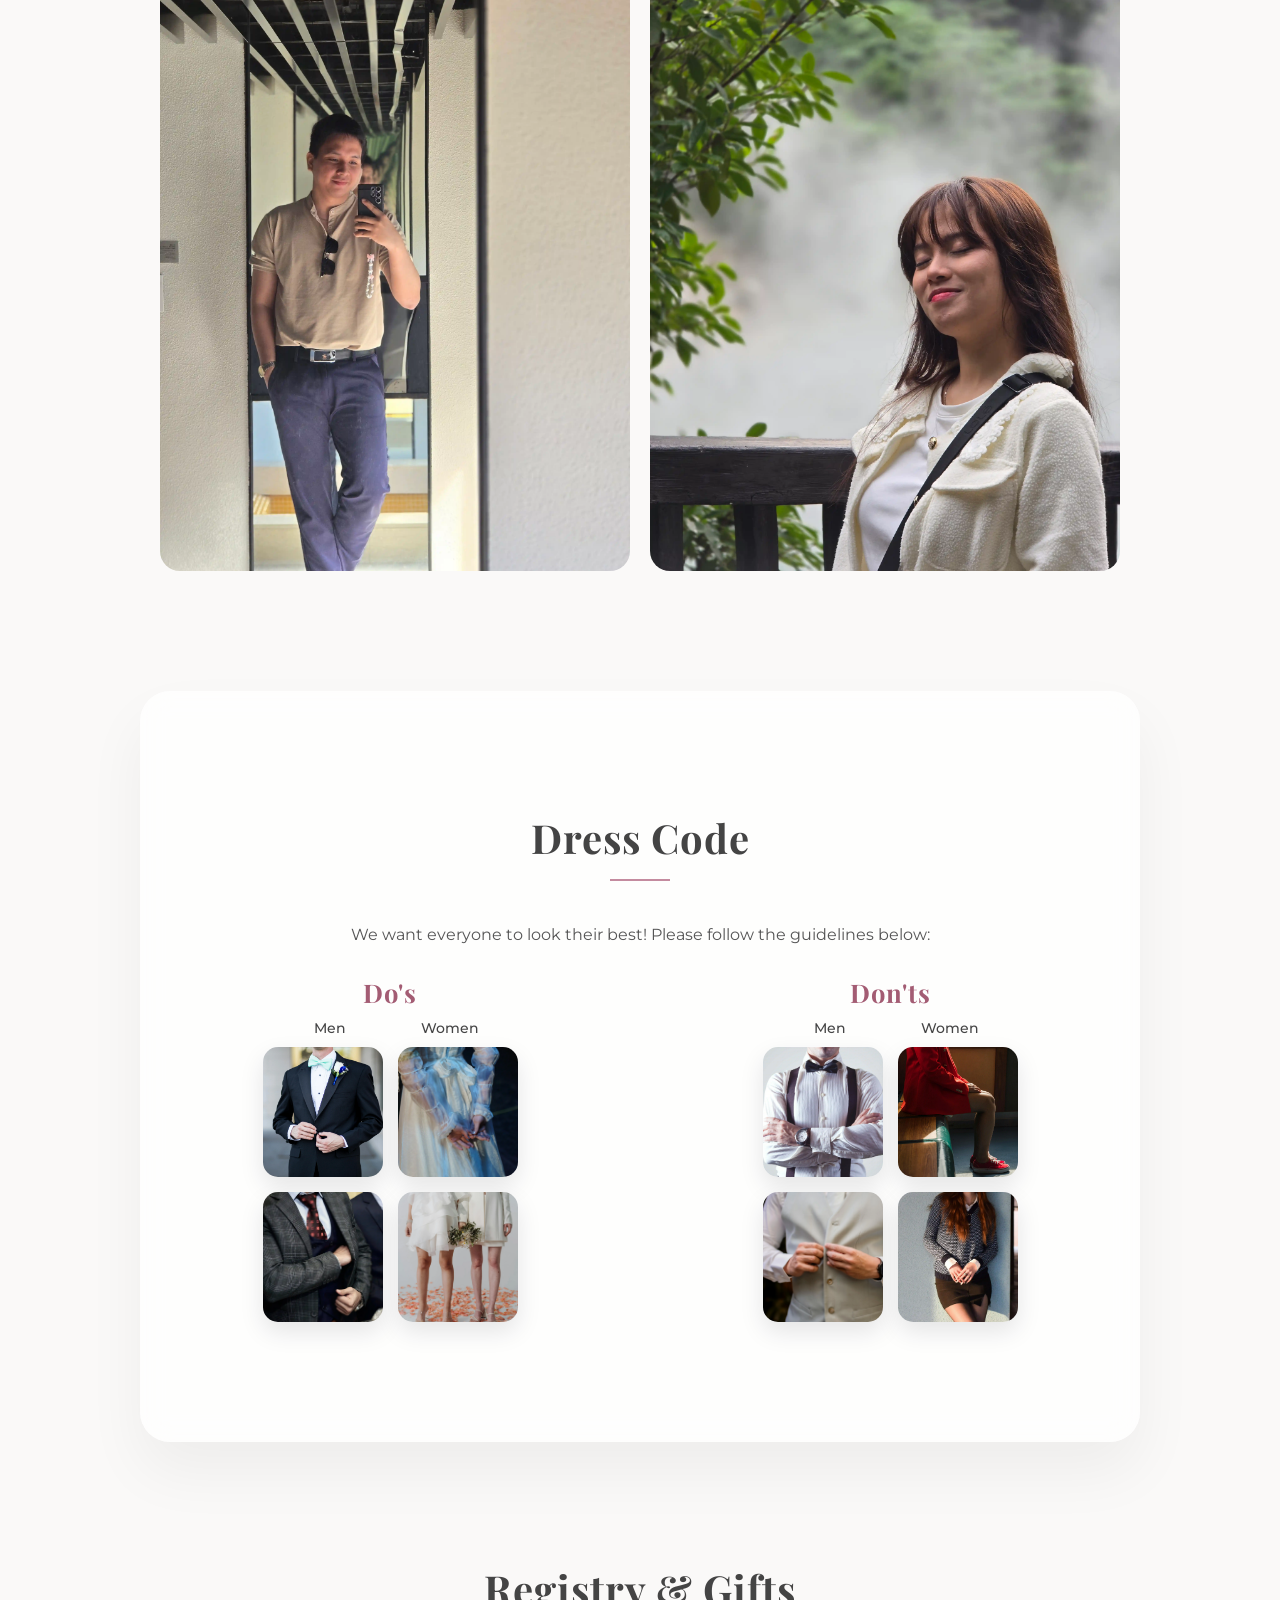
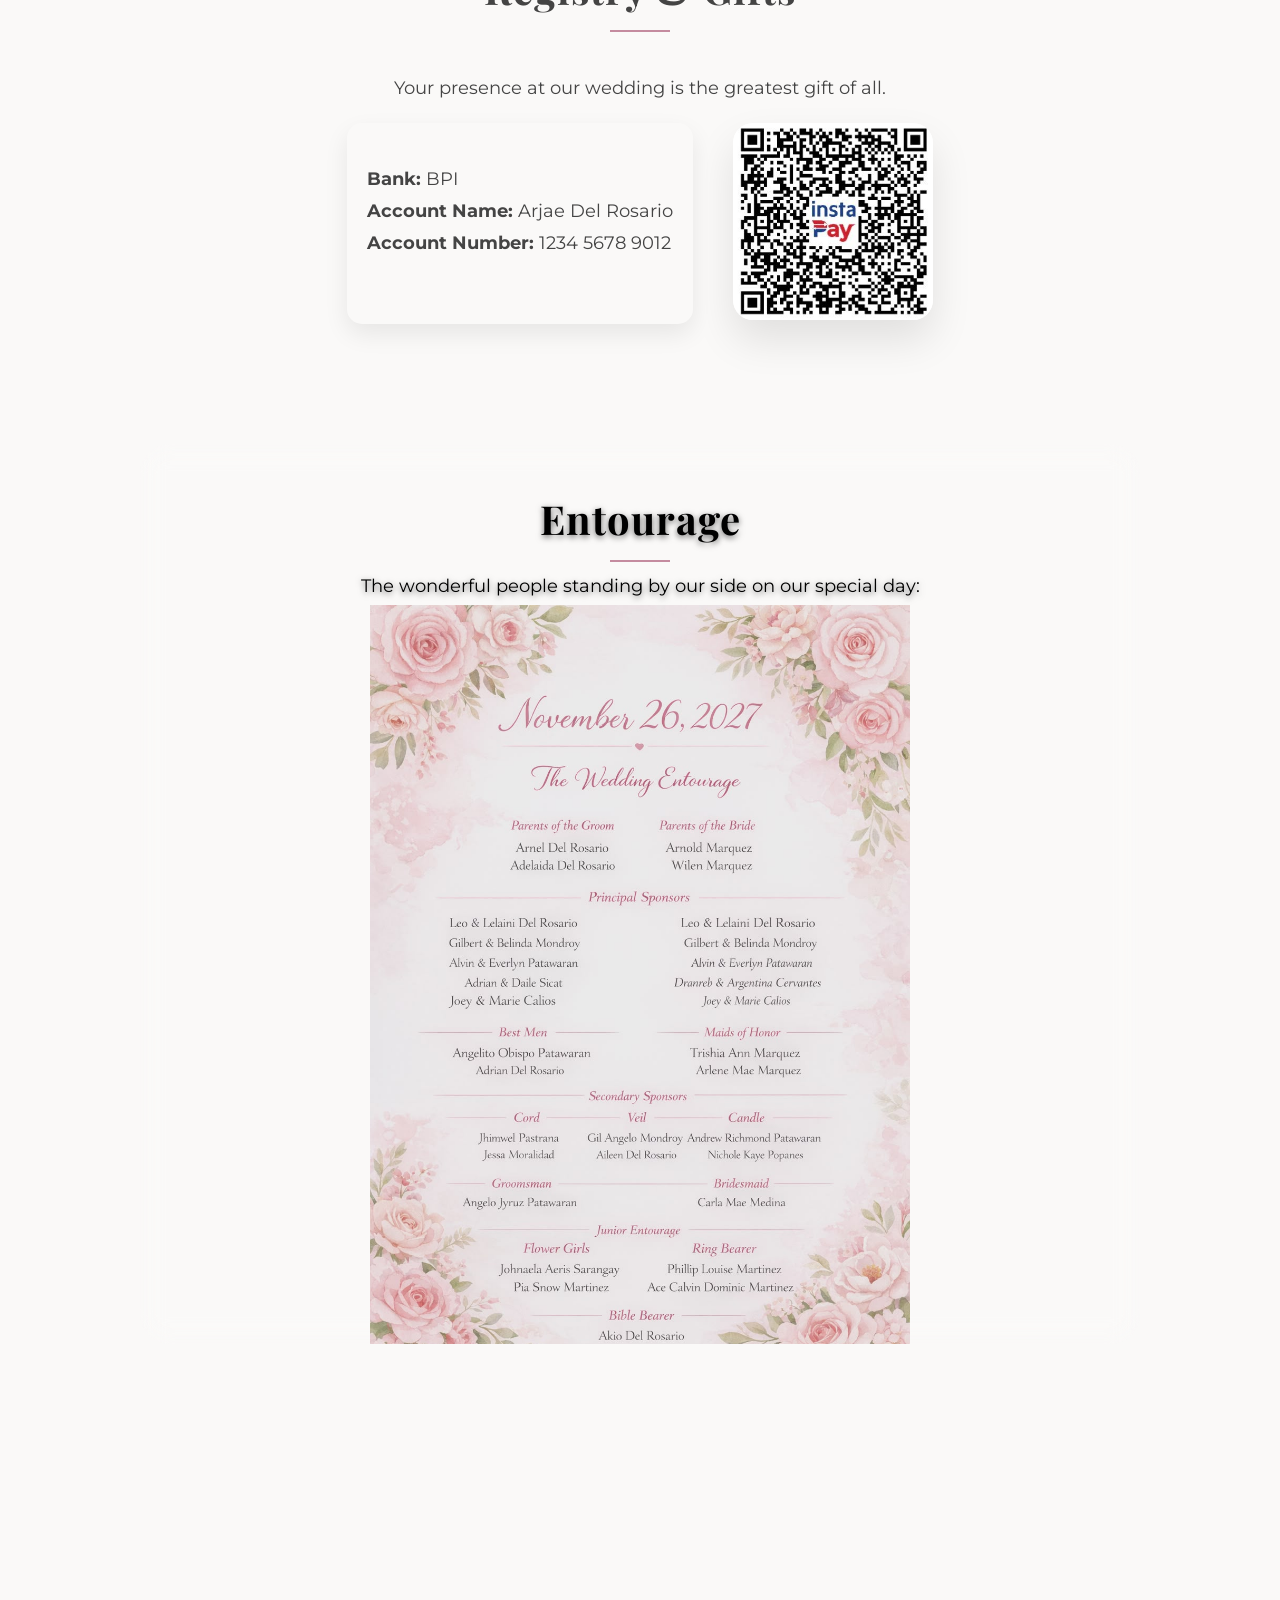
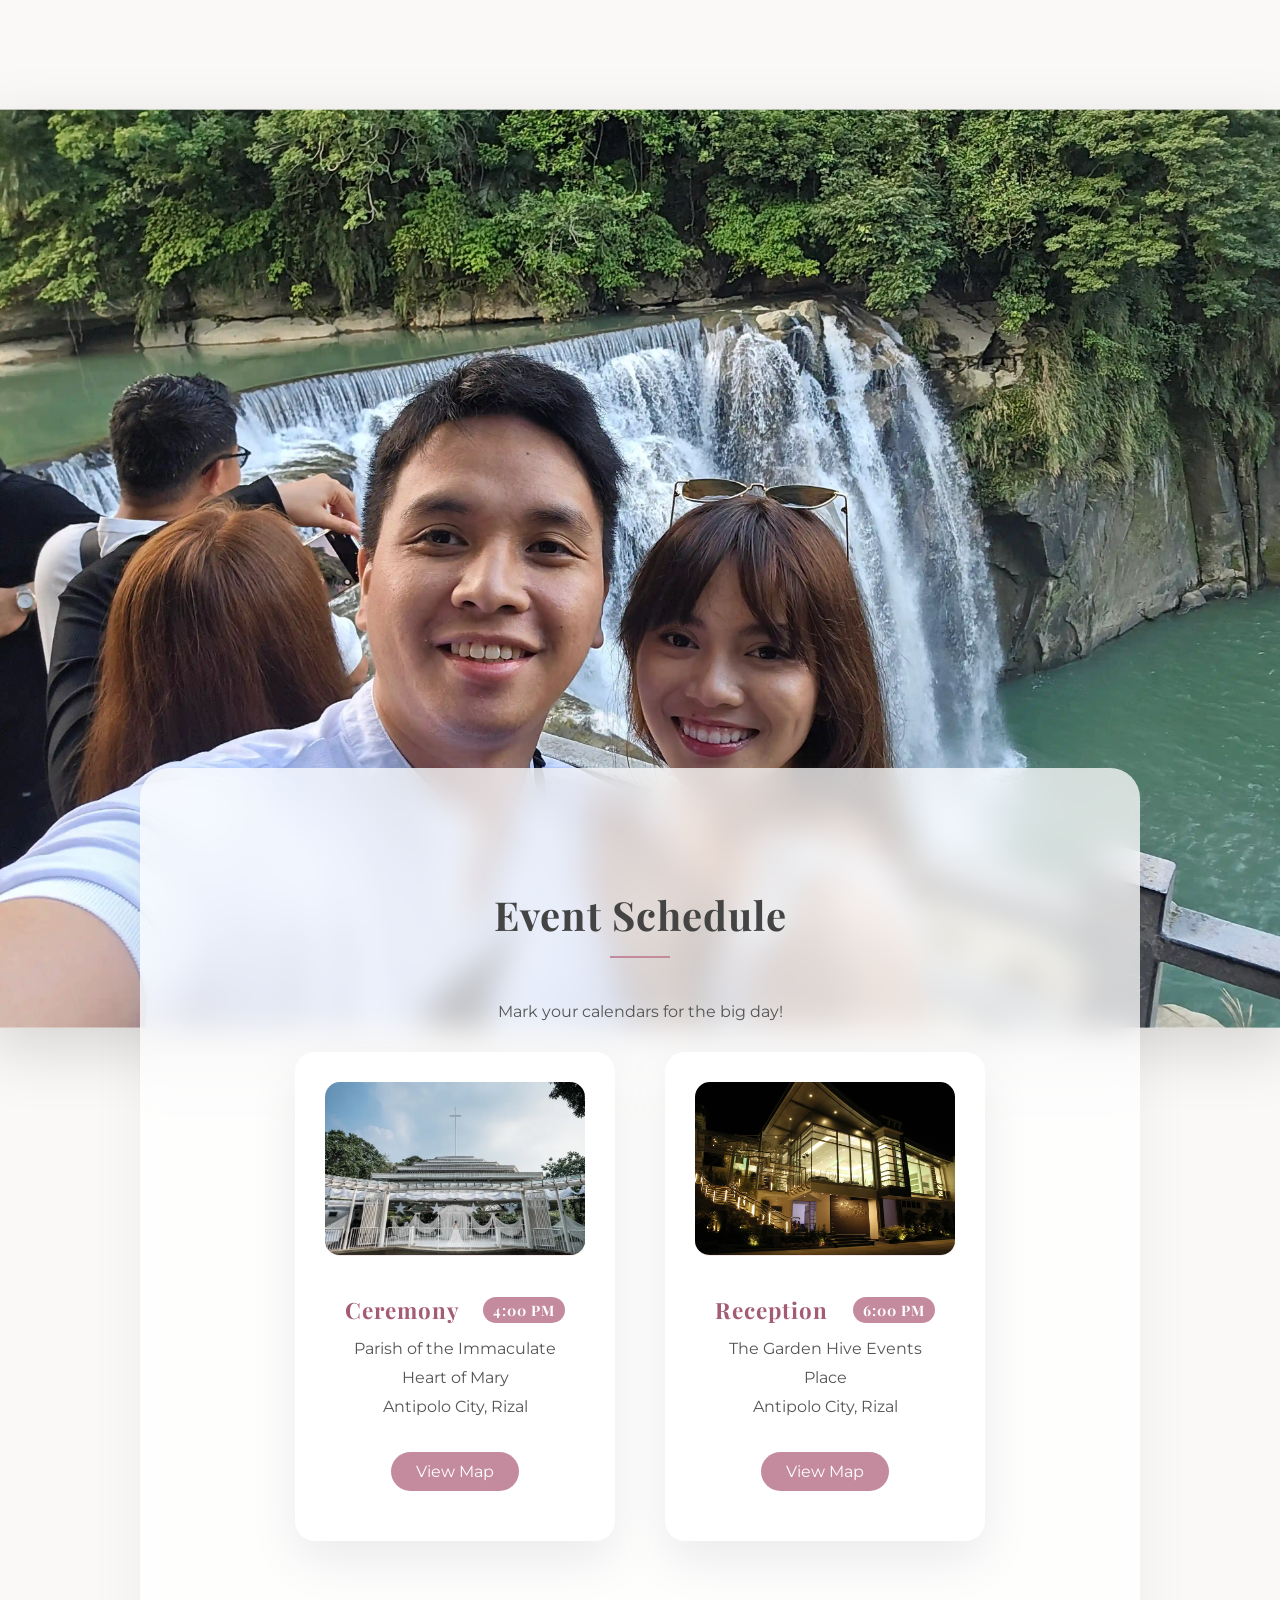
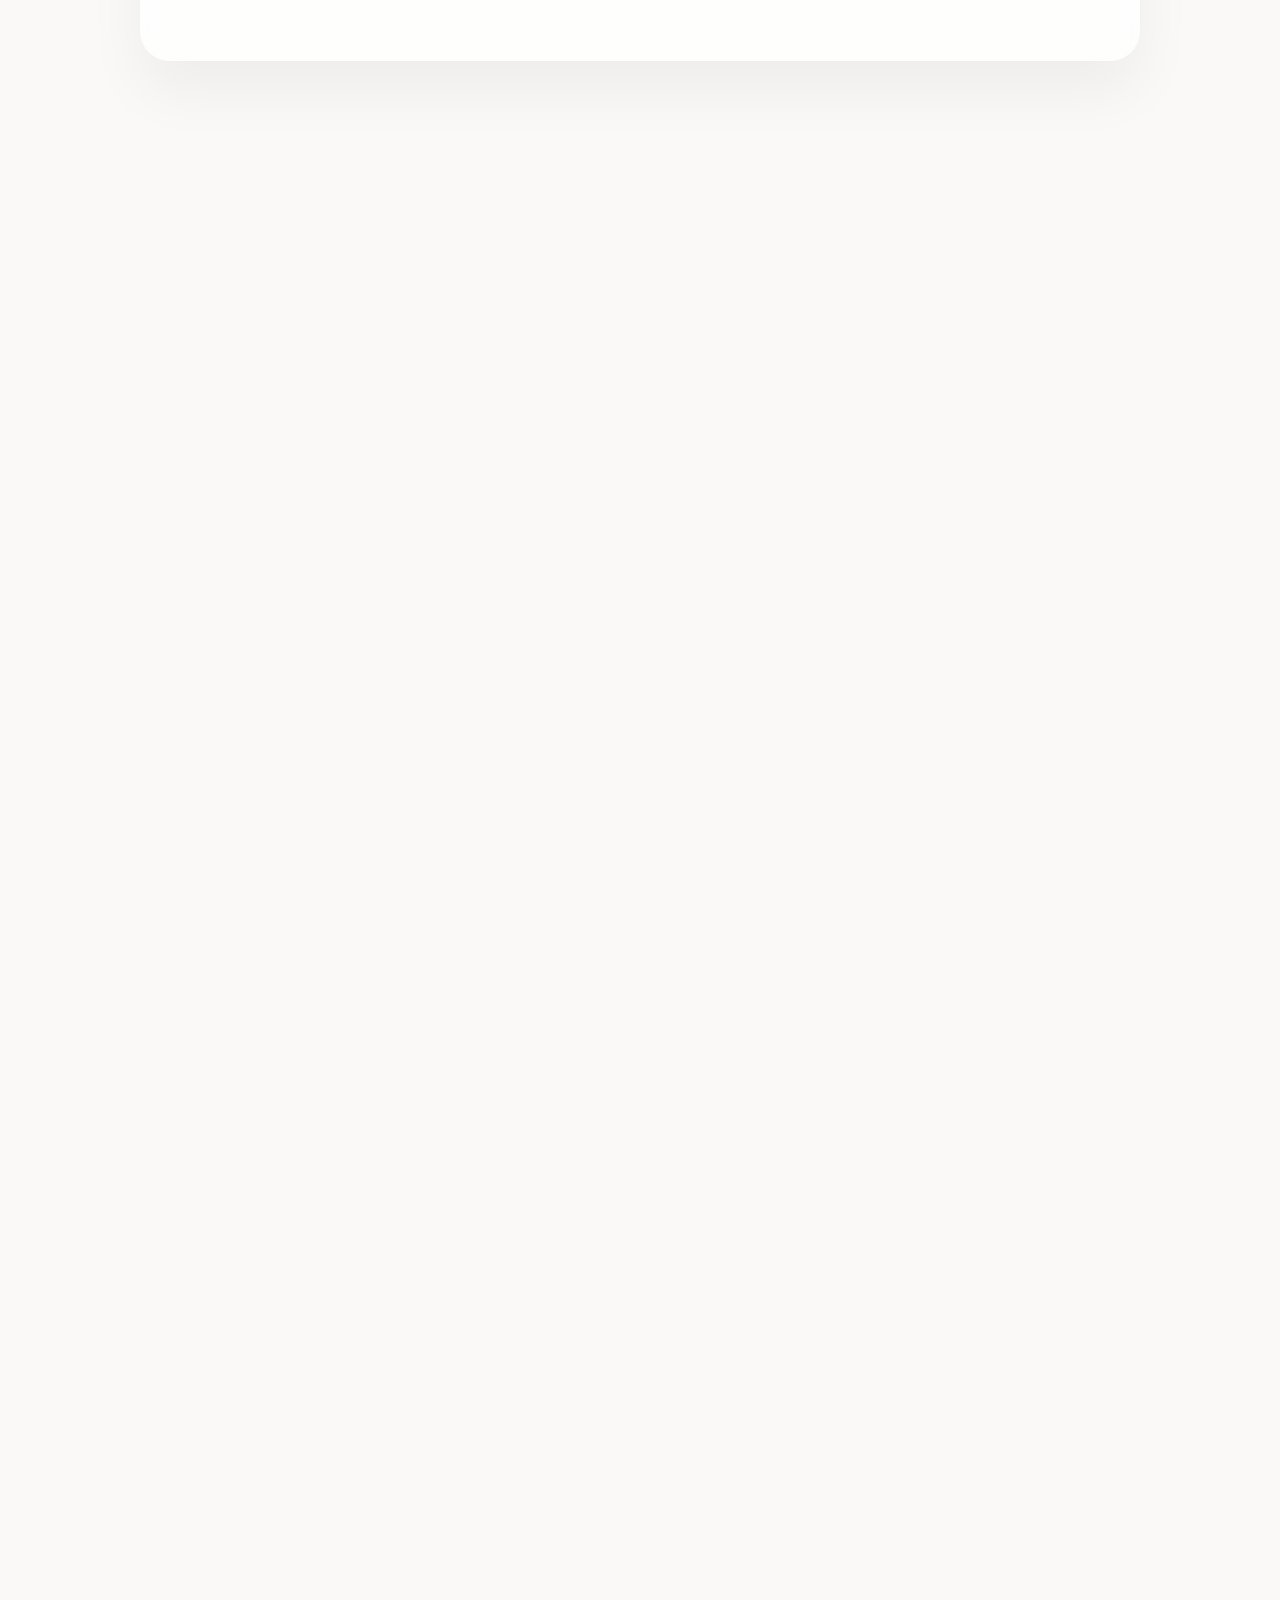
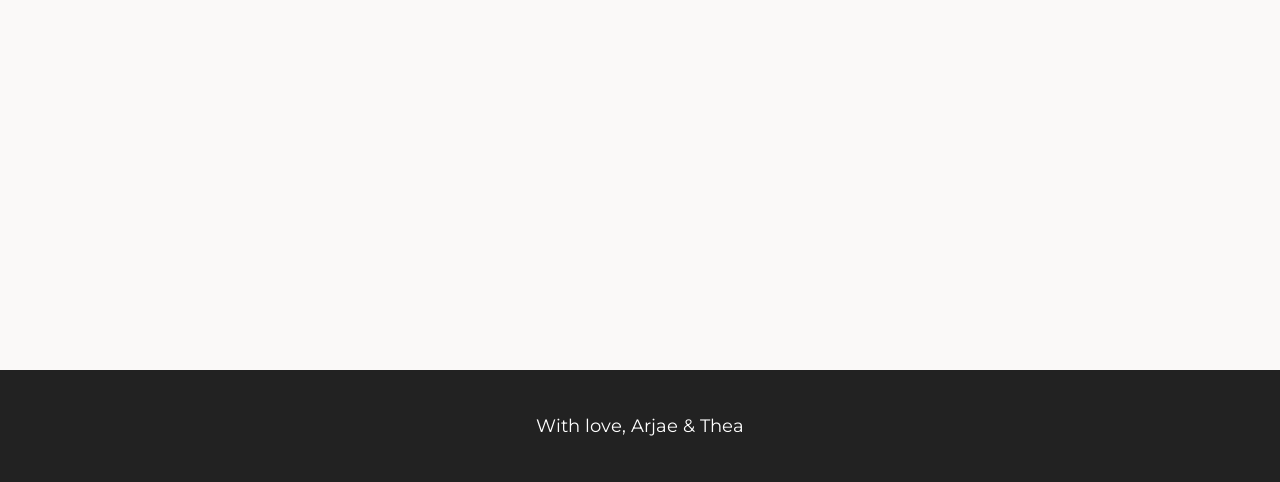
==== commit b3f70641: "fixed slow website" ====
--- a/index.html
+++ b/index.html
@@ -6,6 +6,8 @@
   <title>Arjae & Thea | Wedding</title>
 
   <!-- Fonts -->
+  <link rel="preconnect" href="https://fonts.googleapis.com">
+  <link rel="preconnect" href="https://fonts.gstatic.com" crossorigin>
   <link href="https://fonts.googleapis.com/css2?family=Playfair+Display:wght@400;600;700&family=Montserrat:wght@300;400;500&display=swap" rel="stylesheet">
 
   <!-- Font Awesome -->
@@ -16,8 +18,10 @@
 
   <!-- Main CSS -->
   <link rel="stylesheet" href="style.css">
+
+  <!-- Preload hero image -->
+  <link rel="preload" as="image" href="assets/images/cover.webp">
 </head>
-
 <body>
 
   <!-- LOADER -->
@@ -33,15 +37,13 @@
 
   <!-- HERO -->
   <section class="hero">
-    <img src="assets/images/cover.jpg" alt="Wedding Cover" class="hero-img">
-
-    <div class="particles"></div>
+    <img src="assets/images/cover.webp" alt="Wedding Cover" class="hero-img">
 
     <div class="overlay">
       <h1 class="hero-title" data-aos="fade-up">Arjae & Thea</h1>
       <p class="date" data-aos="fade-up" data-aos-delay="200">November 26, 2027</p>
 
-      <!-- Countdown wrapper with styled items -->
+      <!-- Countdown -->
       <div id="countdown" class="countdown" data-aos="fade-up" data-aos-delay="400">
         <div class="countdown-item"><span class="count">0</span><span class="label">Days</span></div>
         <div class="countdown-item"><span class="count">0</span><span class="label">Hours</span></div>
@@ -56,16 +58,14 @@
   <!-- OUR STORY -->
   <section class="section" data-aos="fade-up">
     <h2>Our Story</h2>
-    <p>
-      We met unexpectedly, became best friends, and found love in the simplest moments.
-      Through seasons of growth and faith, we discovered that we were meant to walk this life together.
-    </p>
-  </section>
-
-  <!-- CINEMATIC VIDEO (VIMEO VERSION) -->
+    <p>We met unexpectedly, became best friends, and found love in the simplest moments. Through seasons of growth and faith, we discovered that we were meant to walk this life together.</p>
+  </section>
+
+  <!-- CINEMATIC VIDEO -->
   <section class="cinematic-video vimeo-video" data-aos="fade-up">
     <div class="vimeo-container">
       <iframe 
+        loading="lazy"
         id="vimeo-player"
         src="https://player.vimeo.com/video/1169988915?title=0&byline=0&portrait=0&controls=1" 
         frameborder="0" 
@@ -84,58 +84,49 @@
   <section class="section" data-aos="fade-up">
     <h2>Gallery</h2>
     <div class="gallery">
-      <img src="assets/images/gallery1.jpg" alt="Gallery Image 1">
-      <img src="assets/images/gallery3.jpg" alt="Gallery Image 3">
-      <img src="assets/images/gallery4.jpg" alt="Gallery Image 4">
-      <img src="assets/images/gallery6.jpg" alt="Gallery Image 6">
-    </div>
-  </section>
-
-<!-- DRESS CODE -->
-<section class="section glass" data-aos="fade-up">
-  <h2>Dress Code</h2>
-  <p class="subtext">We want everyone to look their best! Please follow the guidelines below:</p>
-
-  <div class="dress-codes-grid">
-
-    <!-- Do's -->
-    <div class="dress-group">
-      <h3>Do's</h3>
-      <div class="dress-labels">
-        <span>Men</span>
-        <span>Women</span>
-      </div>
-      <div class="dress-images">
-        <img src="assets/images/do1.jpg" alt="Do Men 1">
-        <img src="assets/images/do2.jpg" alt="Do Women 1">
-        <img src="assets/images/do3.jpg" alt="Do Men 2">
-        <img src="assets/images/do4.jpg" alt="Do Women 2">
-      </div>
-    </div>
-
-    <!-- Don'ts -->
-    <div class="dress-group">
-      <h3>Don'ts</h3>
-      <div class="dress-labels">
-        <span>Men</span>
-        <span>Women</span>
-      </div>
-      <div class="dress-images">
-        <img src="assets/images/dont1.jpg" alt="Don't Men 1">
-        <img src="assets/images/dont2.jpg" alt="Don't Women 1">
-        <img src="assets/images/dont3.jpg" alt="Don't Men 2">
-        <img src="assets/images/dont4.jpg" alt="Don't Women 2">
-      </div>
-    </div>
-
-  </div>
-</section>
+      <img src="assets/images/gallery1.webp" alt="Gallery Image 1" loading="lazy">
+      <img src="assets/images/gallery3.webp" alt="Gallery Image 3" loading="lazy">
+      <img src="assets/images/gallery4.webp" alt="Gallery Image 4" loading="lazy">
+      <img src="assets/images/gallery6.webp" alt="Gallery Image 6" loading="lazy">
+    </div>
+  </section>
+
+  <!-- DRESS CODE -->
+  <section class="section glass" data-aos="fade-up">
+    <h2>Dress Code</h2>
+    <p class="subtext">We want everyone to look their best! Please follow the guidelines below:</p>
+    <div class="dress-codes-grid">
+      <div class="dress-group">
+        <h3>Do's</h3>
+        <div class="dress-labels">
+          <span>Men</span><span>Women</span>
+        </div>
+        <div class="dress-images">
+          <img src="assets/images/do1.webp" alt="Do Men 1" loading="lazy">
+          <img src="assets/images/do2.webp" alt="Do Women 1" loading="lazy">
+          <img src="assets/images/do3.webp" alt="Do Men 2" loading="lazy">
+          <img src="assets/images/do4.webp" alt="Do Women 2" loading="lazy">
+        </div>
+      </div>
+      <div class="dress-group">
+        <h3>Don'ts</h3>
+        <div class="dress-labels">
+          <span>Men</span><span>Women</span>
+        </div>
+        <div class="dress-images">
+          <img src="assets/images/dont1.webp" alt="Don't Men 1" loading="lazy">
+          <img src="assets/images/dont2.webp" alt="Don't Women 1" loading="lazy">
+          <img src="assets/images/dont3.webp" alt="Don't Men 2" loading="lazy">
+          <img src="assets/images/dont4.webp" alt="Don't Women 2" loading="lazy">
+        </div>
+      </div>
+    </div>
+  </section>
 
   <!-- REGISTRY & GIFTS -->
   <section class="section gifts-section" data-aos="fade-up">
     <h2>Registry & Gifts</h2>
     <p>Your presence at our wedding is the greatest gift of all.</p>
-
     <div class="gift-container no-bg">
       <div class="bank-details">
         <p><strong>Bank:</strong> BPI</p>
@@ -143,53 +134,51 @@
         <p><strong>Account Number:</strong> 1234 5678 9012</p>
       </div>
       <div>
-        <img src="assets/images/bank-qr.png" alt="Bank QR Code" class="qr-image">
-      </div>
-    </div>
-  </section>
-
-  <!-- WEDDING PARTY & HONOREES -->
-  <section class="section glass" data-aos="fade-up">
+        <img src="assets/images/bank-qr.png" alt="Bank QR Code" class="qr-image" loading="lazy">
+      </div>
+    </div>
+  </section>
+
+  <!-- ENTourage -->
+  <section class="section glass" data-aos="fade-up" id="entourage">
     <h2>Entourage</h2>
     <p>The wonderful people standing by our side on our special day:</p>
-    <!-- Parents, Ninongs/Ninangs, Attendants, Special Roles -->
-    <!-- Same code as before -->
-  </section>
-
-  <!-- IMAGE BETWEEN Registry and Event Schedule -->
+    <div class="entourage-container">
+      <img src="assets/images/entourage.jpg" alt="Wedding Entourage" class="entourage-image" loading="lazy">
+    </div>
+  </section>
+
+  <!-- Interstitial Images -->
   <section class="fullwidth-image" data-aos="fade-up">
-    <img src="assets/images/gallery2.jpg" alt="Couple Image 1" class="interstitial-img">
-  </section>
-
-<!-- EVENT SCHEDULE -->
-<section class="section glass" data-aos="fade-up">
-  <h2>Event Schedule</h2>
-  <p class="subtext">Mark your calendars for the big day!</p>
-
-  <div class="schedule">
-    <div class="event-card">
-      <img src="assets/images/church.jpg" alt="Church Location">
-      <div class="event-info">
-        <h3>Ceremony <span class="badge">4:00 PM</span></h3>
-        <p>Parish of the Immaculate Heart of Mary<br>Antipolo City, Rizal</p>
-        <a href="https://www.google.com/maps?q=Parish+of+the+Immaculate+Heart+of+Mary+Antipolo" target="_blank" class="btn-small">View Map</a>
-      </div>
-    </div>
-
-    <div class="event-card">
-      <img src="assets/images/reception.jpg" alt="Reception Location">
-      <div class="event-info">
-        <h3>Reception <span class="badge">6:00 PM</span></h3>
-        <p>The Garden Hive Events Place<br>Antipolo City, Rizal</p>
-        <a href="https://maps.app.goo.gl/sYUdD5PjLdVrB3ey9" target="_blank" class="btn-small">View Map</a>
-      </div>
-    </div>
-  </div>
-</section>
-
-  <!-- IMAGE BETWEEN Event Schedule and FAQ -->
+    <img src="assets/images/gallery2.webp" alt="Couple Image 1" class="interstitial-img" loading="lazy">
+  </section>
+
+  <!-- EVENT SCHEDULE -->
+  <section class="section glass" data-aos="fade-up">
+    <h2>Event Schedule</h2>
+    <p class="subtext">Mark your calendars for the big day!</p>
+    <div class="schedule">
+      <div class="event-card">
+        <img src="assets/images/church.webp" alt="Church Location" loading="lazy">
+        <div class="event-info">
+          <h3>Ceremony <span class="badge">4:00 PM</span></h3>
+          <p>Parish of the Immaculate Heart of Mary<br>Antipolo City, Rizal</p>
+          <a href="https://www.google.com/maps?q=Parish+of+the+Immaculate+Heart+of+Mary+Antipolo" target="_blank" class="btn-small">View Map</a>
+        </div>
+      </div>
+      <div class="event-card">
+        <img src="assets/images/reception.webp" alt="Reception Location" loading="lazy">
+        <div class="event-info">
+          <h3>Reception <span class="badge">6:00 PM</span></h3>
+          <p>The Garden Hive Events Place<br>Antipolo City, Rizal</p>
+          <a href="https://maps.app.goo.gl/sYUdD5PjLdVrB3ey9" target="_blank" class="btn-small">View Map</a>
+        </div>
+      </div>
+    </div>
+  </section>
+
   <section class="fullwidth-image" data-aos="fade-up">
-    <img src="assets/images/gallery5.jpg" alt="Couple Image 2" class="interstitial-img">
+    <img src="assets/images/gallery5.webp" alt="Couple Image 2" class="interstitial-img" loading="lazy">
   </section>
 
   <!-- FAQ -->
@@ -220,9 +209,7 @@
   <!-- RSVP -->
   <section id="rsvp" class="section rsvp-section" data-aos="fade-up">
     <h2>RSVP</h2>
-    <a href="https://forms.gle/hrAmqvdcCH5WxZmt9" target="_blank" class="btn">
-      Confirm Attendance
-    </a>
+    <a href="https://forms.gle/hrAmqvdcCH5WxZmt9" target="_blank" class="btn">Confirm Attendance</a>
   </section>
 
   <!-- FOOTER -->
--- a/style.css
+++ b/style.css
@@ -577,30 +577,6 @@
   box-shadow: 0 20px 45px rgba(196,139,159,0.7);
 }
 
-/* Floating particles behind text */
-.particles {
-  position: absolute;
-  top:0; left:0; width:100%; height:100%;
-  pointer-events: none;
-  overflow: hidden;
-  z-index: 0;
-}
-
-.particles div {
-  position: absolute;
-  width: 8px;
-  height: 8px;
-  background: rgba(255,255,255,0.5);
-  border-radius: 50%;
-  animation: float 10s linear infinite;
-}
-
-@keyframes float {
-  0% { transform: translateY(100vh) translateX(0) scale(0.5); opacity:0.1; }
-  50% { opacity:0.6; }
-  100% { transform: translateY(-10vh) translateX(50px) scale(1); opacity:0; }
-}
-
 /* Vimeo container */
 .vimeo-container {
   position: relative;
@@ -714,14 +690,14 @@
 }
 
 .bank-details, .qr-wrapper {
-  padding: 15px 20px; /* reduced padding */
+  padding: 40px 20px; /* reduced padding */
   text-align: left;
   border-radius: 15px;
   box-shadow: 0 10px 25px rgba(0,0,0,0.08);
 }
 
 .qr-wrapper img {
-  width: 150px; /* smaller */
+  width: 200px; /* smaller */
   margin-bottom: 5px;
 }
 
@@ -784,4 +760,49 @@
 
 .btn-small:hover {
   transform: scale(1.05);
+}
+
+/* ENTORUAGE SECTION */
+#entourage {
+  position: relative;
+  width: 100vw;
+  height: 100vh;
+  padding: 40px 20px 20px 20px; /* space for heading */
+  overflow: hidden;
+  color: black;
+  text-align: center;
+  background: none !important; /* removes glass background */
+  box-shadow: none !important; /* remove any shadow from glass */
+}
+
+/* Text stays on top of image */
+#entourage h2,
+#entourage p {
+  position: relative;
+  z-index: 2;
+  margin: 0.2em 0;
+  text-shadow: 0 2px 6px rgba(0,0,0,0.6);
+}
+
+/* Image full-screen behind text */
+.entourage-container {
+  position: absolute;
+  top: 1;
+  left: 0;
+  width: 100%;
+  height: 100%;
+  z-index: 0;
+}
+
+.entourage-image {
+  width: 100%;
+  height: 90%;
+  object-fit: contain; /* fits entire image in screen */
+  display: block;
+}
+
+
+/* Ultra Smooth Scroll (Apple style) */
+html{
+scroll-behavior:smooth;
 }
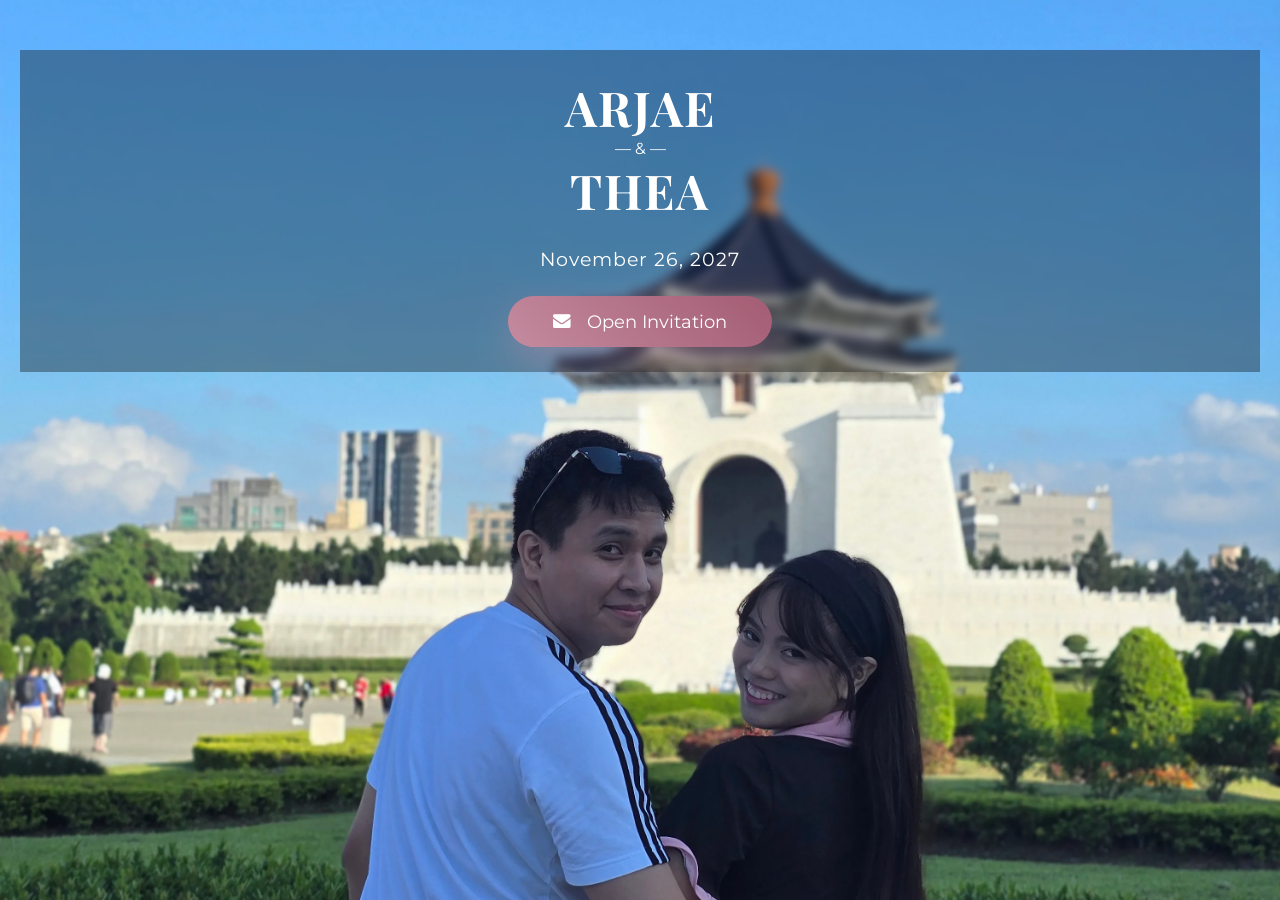
==== commit a5b338ac: "added invitation landing page" ====
--- a/index.html
+++ b/index.html
@@ -3,7 +3,7 @@
 <head>
   <meta charset="UTF-8">
   <meta name="viewport" content="width=device-width, initial-scale=1.0">
-  <title>Arjae & Thea | Wedding</title>
+  <title>Arjae & Thea | Invitation</title>
 
   <!-- Fonts -->
   <link rel="preconnect" href="https://fonts.googleapis.com">
@@ -19,216 +19,144 @@
   <!-- Main CSS -->
   <link rel="stylesheet" href="style.css">
 
-  <!-- Preload hero image -->
-  <link rel="preload" as="image" href="assets/images/cover.webp">
+  <style>
+    /* FULLSCREEN INVITATION */
+    body, html {
+      margin: 0;
+      padding: 0;
+      height: 100%;
+      font-family: 'Montserrat', sans-serif;
+      overflow: hidden;
+    }
+
+    .invitation-card {
+  height: 100vh;
+  width: 100%;
+  background: url('assets/images/cover.webp') center/cover no-repeat;
+  display: flex;
+  flex-direction: column; /* stack children vertically */
+  justify-content: flex-start; /* align to top */
+  align-items: center; /* horizontally center */
+  padding: 50px 20px 0 20px; /* top padding gives space from top */
+  position: relative;
+  text-align: center;
+  color: white;
+}
+
+.invitation-content {
+  width: 100%; /* full width */
+  max-width: none; /* remove previous max-width */
+  padding: 25px 0; /* keep vertical padding, horizontal removed to span full width */
+  background: rgba(0,0,0,0.35);
+  border-radius: 0; /* remove rounded corners to fit full width */
+  backdrop-filter: blur(5px);
+  text-align: center;
+  animation: fadeInDown 1.5s ease forwards;
+}
+
+    /* NAMES WITH DIVIDER */
+    .invitation-names-wrapper {
+      display: flex;
+      flex-direction: column;
+      align-items: center;
+      gap: 15px;
+    }
+
+    .invitation-divider {
+      display: flex;
+      align-items: center;
+      gap: 10px;
+      width: 100%;
+    }
+
+    .invitation-divider .line {
+      flex: 1;
+      height: 2px;
+      background: white;
+    }
+
+    .invitation-divider .amp {
+      font-size: 2rem;
+      font-family: 'Playfair Display', serif;
+      font-weight: 700;
+    }
+
+    .invitation-names {
+      font-family: 'Playfair Display', serif;
+      font-size: 3rem;
+      font-weight: 700;
+      text-transform: uppercase;
+      letter-spacing: 2px;
+    }
+
+    .invitation-date {
+      font-size: 1.2rem;
+      margin: 25px 0;
+      letter-spacing: 1px;
+    }
+
+.open-invitation {
+  display: inline-flex;
+  align-items: center;
+  justify-content: center;
+  gap: 8px; /* space between icon and text */
+  padding: 15px 45px;
+  border-radius: 50px;
+  background: linear-gradient(45deg, #c48b9f, #a35c73);
+  color: white;
+  text-decoration: none;
+  font-size: 1.1rem;
+  box-shadow: 0 15px 35px rgba(196,139,159,0.4);
+  transition: all 0.3s ease;
+}
+
+.open-invitation:hover {
+  transform: translateY(-5px) scale(1.05);
+  box-shadow: 0 20px 45px rgba(196,139,159,0.6);
+}
+
+    @keyframes fadeInDown {
+      0% { opacity: 0; transform: translateY(-50px); }
+      100% { opacity: 1; transform: translateY(0); }
+    }
+
+    /* RESPONSIVE */
+    @media (max-width: 600px) {
+      .invitation-names {
+        font-size: 2rem;
+      }
+      .invitation-divider .amp {
+        font-size: 1.5rem;
+      }
+      .invitation-date {
+        font-size: 1rem;
+      }
+      .open-invitation {
+        padding: 12px 35px;
+        font-size: 1rem;
+      }
+    }
+  </style>
 </head>
 <body>
 
-  <!-- LOADER -->
-  <div id="loader">
-    <div class="loader-content">
-      <h1>Arjae & Thea</h1>
-      <p>November 26, 2027</p>
-    </div>
+<div class="invitation-card">
+  <div class="invitation-content" data-aos="fade-down">
+    <div class="invitation-names">Arjae</div>
+    <div class="invitation-amp">&mdash; &amp; &mdash;</div>
+    <div class="invitation-names">Thea</div>
+    <div class="invitation-date">November 26, 2027</div>
+    <a href="index.html" class="open-invitation">
+      <i class="fa fa-envelope" style="margin-right: 8px;"></i> Open Invitation
+    </a>
   </div>
+</div>
 
-  <!-- SCROLL PROGRESS BAR -->
-  <div id="progress-bar"></div>
+  <!-- AOS Animation -->
+  <script src="https://cdn.jsdelivr.net/npm/aos@2.3.4/dist/aos.js"></script>
+  <script>
+    AOS.init({ duration: 1200, once: true });
+  </script>
 
-  <!-- HERO -->
-  <section class="hero">
-    <img src="assets/images/cover.webp" alt="Wedding Cover" class="hero-img">
-
-    <div class="overlay">
-      <h1 class="hero-title" data-aos="fade-up">Arjae & Thea</h1>
-      <p class="date" data-aos="fade-up" data-aos-delay="200">November 26, 2027</p>
-
-      <!-- Countdown -->
-      <div id="countdown" class="countdown" data-aos="fade-up" data-aos-delay="400">
-        <div class="countdown-item"><span class="count">0</span><span class="label">Days</span></div>
-        <div class="countdown-item"><span class="count">0</span><span class="label">Hours</span></div>
-        <div class="countdown-item"><span class="count">0</span><span class="label">Minutes</span></div>
-        <div class="countdown-item"><span class="count">0</span><span class="label">Seconds</span></div>
-      </div>
-
-      <a href="#rsvp" class="btn hero-btn" data-aos="fade-up" data-aos-delay="600">RSVP</a>
-    </div>
-  </section>
-
-  <!-- OUR STORY -->
-  <section class="section" data-aos="fade-up">
-    <h2>Our Story</h2>
-    <p>We met unexpectedly, became best friends, and found love in the simplest moments. Through seasons of growth and faith, we discovered that we were meant to walk this life together.</p>
-  </section>
-
-  <!-- CINEMATIC VIDEO -->
-  <section class="cinematic-video vimeo-video" data-aos="fade-up">
-    <div class="vimeo-container">
-      <iframe 
-        loading="lazy"
-        id="vimeo-player"
-        src="https://player.vimeo.com/video/1169988915?title=0&byline=0&portrait=0&controls=1" 
-        frameborder="0" 
-        allow="autoplay; fullscreen; picture-in-picture" 
-        allowfullscreen>
-      </iframe>
-    </div>
-
-    <div class="video-caption" data-aos="fade-up" data-aos-delay="200">
-      <h2>Our Love Story</h2>
-      <p>A glimpse into our journey together</p>
-    </div>
-  </section>
-
-  <!-- GALLERY -->
-  <section class="section" data-aos="fade-up">
-    <h2>Gallery</h2>
-    <div class="gallery">
-      <img src="assets/images/gallery1.webp" alt="Gallery Image 1" loading="lazy">
-      <img src="assets/images/gallery3.webp" alt="Gallery Image 3" loading="lazy">
-      <img src="assets/images/gallery4.webp" alt="Gallery Image 4" loading="lazy">
-      <img src="assets/images/gallery6.webp" alt="Gallery Image 6" loading="lazy">
-    </div>
-  </section>
-
-  <!-- DRESS CODE -->
-  <section class="section glass" data-aos="fade-up">
-    <h2>Dress Code</h2>
-    <p class="subtext">We want everyone to look their best! Please follow the guidelines below:</p>
-    <div class="dress-codes-grid">
-      <div class="dress-group">
-        <h3>Do's</h3>
-        <div class="dress-labels">
-          <span>Men</span><span>Women</span>
-        </div>
-        <div class="dress-images">
-          <img src="assets/images/do1.webp" alt="Do Men 1" loading="lazy">
-          <img src="assets/images/do2.webp" alt="Do Women 1" loading="lazy">
-          <img src="assets/images/do3.webp" alt="Do Men 2" loading="lazy">
-          <img src="assets/images/do4.webp" alt="Do Women 2" loading="lazy">
-        </div>
-      </div>
-      <div class="dress-group">
-        <h3>Don'ts</h3>
-        <div class="dress-labels">
-          <span>Men</span><span>Women</span>
-        </div>
-        <div class="dress-images">
-          <img src="assets/images/dont1.webp" alt="Don't Men 1" loading="lazy">
-          <img src="assets/images/dont2.webp" alt="Don't Women 1" loading="lazy">
-          <img src="assets/images/dont3.webp" alt="Don't Men 2" loading="lazy">
-          <img src="assets/images/dont4.webp" alt="Don't Women 2" loading="lazy">
-        </div>
-      </div>
-    </div>
-  </section>
-
-  <!-- REGISTRY & GIFTS -->
-  <section class="section gifts-section" data-aos="fade-up">
-    <h2>Registry & Gifts</h2>
-    <p>Your presence at our wedding is the greatest gift of all.</p>
-    <div class="gift-container no-bg">
-      <div class="bank-details">
-        <p><strong>Bank:</strong> BPI</p>
-        <p><strong>Account Name:</strong> Arjae Del Rosario</p>
-        <p><strong>Account Number:</strong> 1234 5678 9012</p>
-      </div>
-      <div>
-        <img src="assets/images/bank-qr.png" alt="Bank QR Code" class="qr-image" loading="lazy">
-      </div>
-    </div>
-  </section>
-
-  <!-- ENTourage -->
-  <section class="section glass" data-aos="fade-up" id="entourage">
-    <h2>Entourage</h2>
-    <p>The wonderful people standing by our side on our special day:</p>
-    <div class="entourage-container">
-      <img src="assets/images/entourage.jpg" alt="Wedding Entourage" class="entourage-image" loading="lazy">
-    </div>
-  </section>
-
-  <!-- Interstitial Images -->
-  <section class="fullwidth-image" data-aos="fade-up">
-    <img src="assets/images/gallery2.webp" alt="Couple Image 1" class="interstitial-img" loading="lazy">
-  </section>
-
-  <!-- EVENT SCHEDULE -->
-  <section class="section glass" data-aos="fade-up">
-    <h2>Event Schedule</h2>
-    <p class="subtext">Mark your calendars for the big day!</p>
-    <div class="schedule">
-      <div class="event-card">
-        <img src="assets/images/church.webp" alt="Church Location" loading="lazy">
-        <div class="event-info">
-          <h3>Ceremony <span class="badge">4:00 PM</span></h3>
-          <p>Parish of the Immaculate Heart of Mary<br>Antipolo City, Rizal</p>
-          <a href="https://www.google.com/maps?q=Parish+of+the+Immaculate+Heart+of+Mary+Antipolo" target="_blank" class="btn-small">View Map</a>
-        </div>
-      </div>
-      <div class="event-card">
-        <img src="assets/images/reception.webp" alt="Reception Location" loading="lazy">
-        <div class="event-info">
-          <h3>Reception <span class="badge">6:00 PM</span></h3>
-          <p>The Garden Hive Events Place<br>Antipolo City, Rizal</p>
-          <a href="https://maps.app.goo.gl/sYUdD5PjLdVrB3ey9" target="_blank" class="btn-small">View Map</a>
-        </div>
-      </div>
-    </div>
-  </section>
-
-  <section class="fullwidth-image" data-aos="fade-up">
-    <img src="assets/images/gallery5.webp" alt="Couple Image 2" class="interstitial-img" loading="lazy">
-  </section>
-
-  <!-- FAQ -->
-  <section class="section glass" data-aos="fade-up">
-    <h2>Frequently Asked Questions</h2>
-    <div class="faq-container">
-      <div class="faq-item">
-        <button class="faq-question">What is the dress code?</button>
-        <div class="faq-answer">
-          <p>Formal attire is preferred. Please avoid white or off-white tones.</p>
-        </div>
-      </div>
-      <div class="faq-item">
-        <button class="faq-question">Can I bring a plus one?</button>
-        <div class="faq-answer">
-          <p>Please RSVP individually. Plus ones are allowed only if indicated in the invitation.</p>
-        </div>
-      </div>
-      <div class="faq-item">
-        <button class="faq-question">Where should I park?</button>
-        <div class="faq-answer">
-          <p>Parking is available at the venue. Follow the signs for guest parking areas.</p>
-        </div>
-      </div>
-    </div>
-  </section>
-
-  <!-- RSVP -->
-  <section id="rsvp" class="section rsvp-section" data-aos="fade-up">
-    <h2>RSVP</h2>
-    <a href="https://forms.gle/hrAmqvdcCH5WxZmt9" target="_blank" class="btn">Confirm Attendance</a>
-  </section>
-
-  <!-- FOOTER -->
-  <footer>
-    <p>With love, Arjae & Thea</p>
-  </footer>
-
-  <!-- MUSIC BUTTON -->
-  <button id="music-toggle" aria-label="Toggle Music">
-    <i class="fa fa-music"></i>
-  </button>
-
-  <!-- BACKGROUND MUSIC -->
-  <audio id="bg-music" loop>
-    <source src="assets/music/song.mp3" type="audio/mpeg">
-  </audio>
-
-  <!-- Scripts -->
-  <script src="https://cdn.jsdelivr.net/npm/aos@2.3.4/dist/aos.js"></script>
-  <script src="script.js"></script>
 </body>
 </html>
--- a/style.css
+++ b/style.css
@@ -778,9 +778,9 @@
 /* Text stays on top of image */
 #entourage h2,
 #entourage p {
-  position: relative;
-  z-index: 2;
-  margin: 0.2em 0;
+  font-family: 'Playfair Display', serif;
+  font-weight: 400; /* or 500 */
+  color: rgba(0,0,0,0.7); /* maybe white or subtle off-white */
   text-shadow: 0 2px 6px rgba(0,0,0,0.6);
 }
 
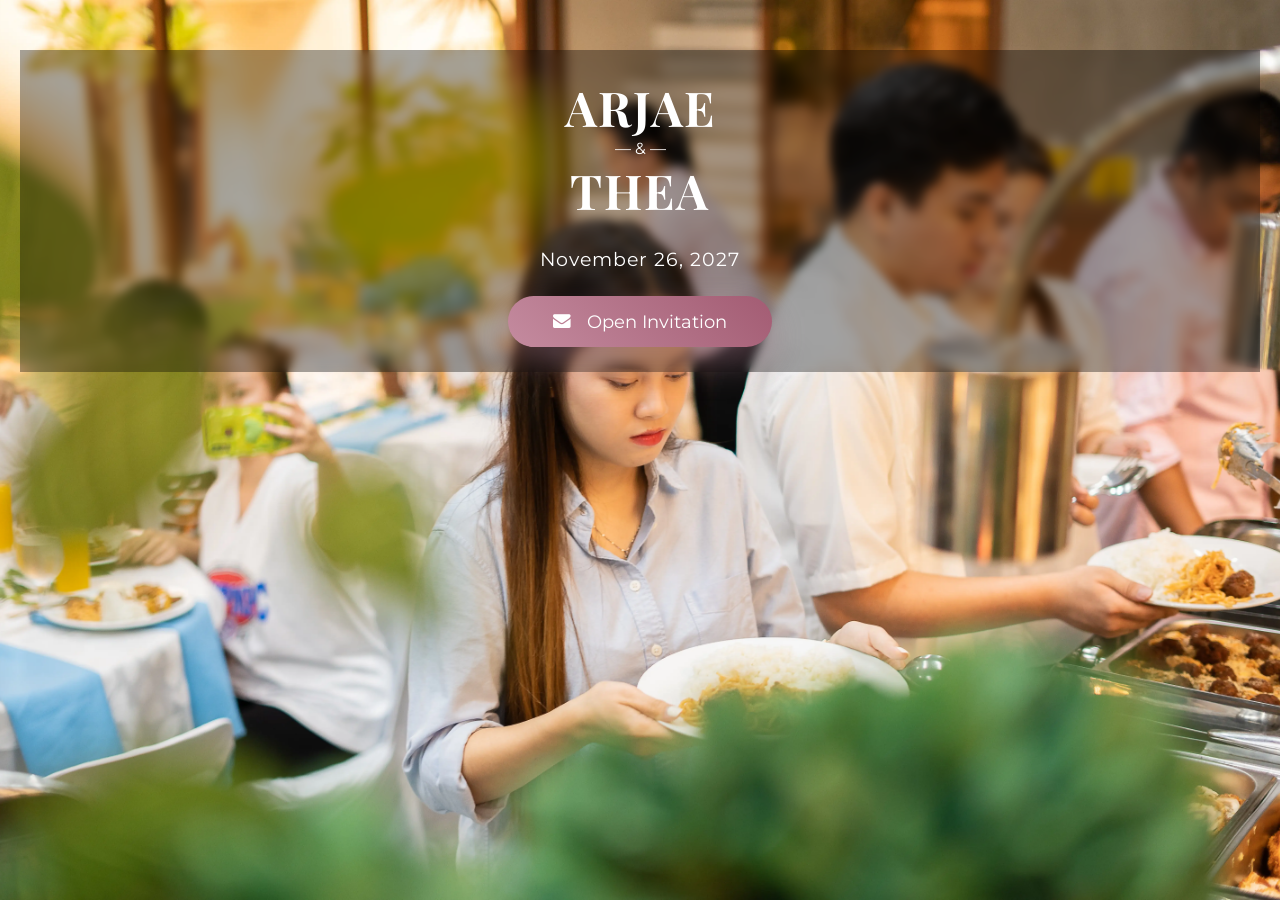
==== commit d5dc9b5f: "added invitation landing page" ====
--- a/index.html
+++ b/index.html
@@ -32,7 +32,7 @@
     .invitation-card {
   height: 100vh;
   width: 100%;
-  background: url('assets/images/cover.webp') center/cover no-repeat;
+  background: url('assets/images/invitation.webp') center/cover no-repeat;
   display: flex;
   flex-direction: column; /* stack children vertically */
   justify-content: flex-start; /* align to top */
@@ -146,7 +146,7 @@
     <div class="invitation-amp">&mdash; &amp; &mdash;</div>
     <div class="invitation-names">Thea</div>
     <div class="invitation-date">November 26, 2027</div>
-    <a href="index.html" class="open-invitation">
+    <a href="main.html" class="open-invitation">
       <i class="fa fa-envelope" style="margin-right: 8px;"></i> Open Invitation
     </a>
   </div>
--- a/style.css
+++ b/style.css
@@ -57,7 +57,7 @@
   object-fit: cover;
   position: absolute;
 }
-
+/*
 .overlay {
   position: relative;
   height: 100%;
@@ -69,6 +69,7 @@
   color: white;
   text-align: center;
 }
+*/
 
 .date { letter-spacing: 3px; margin: 20px 0; }
 #countdown { font-size: 1.6rem; margin-top: 10px; }
